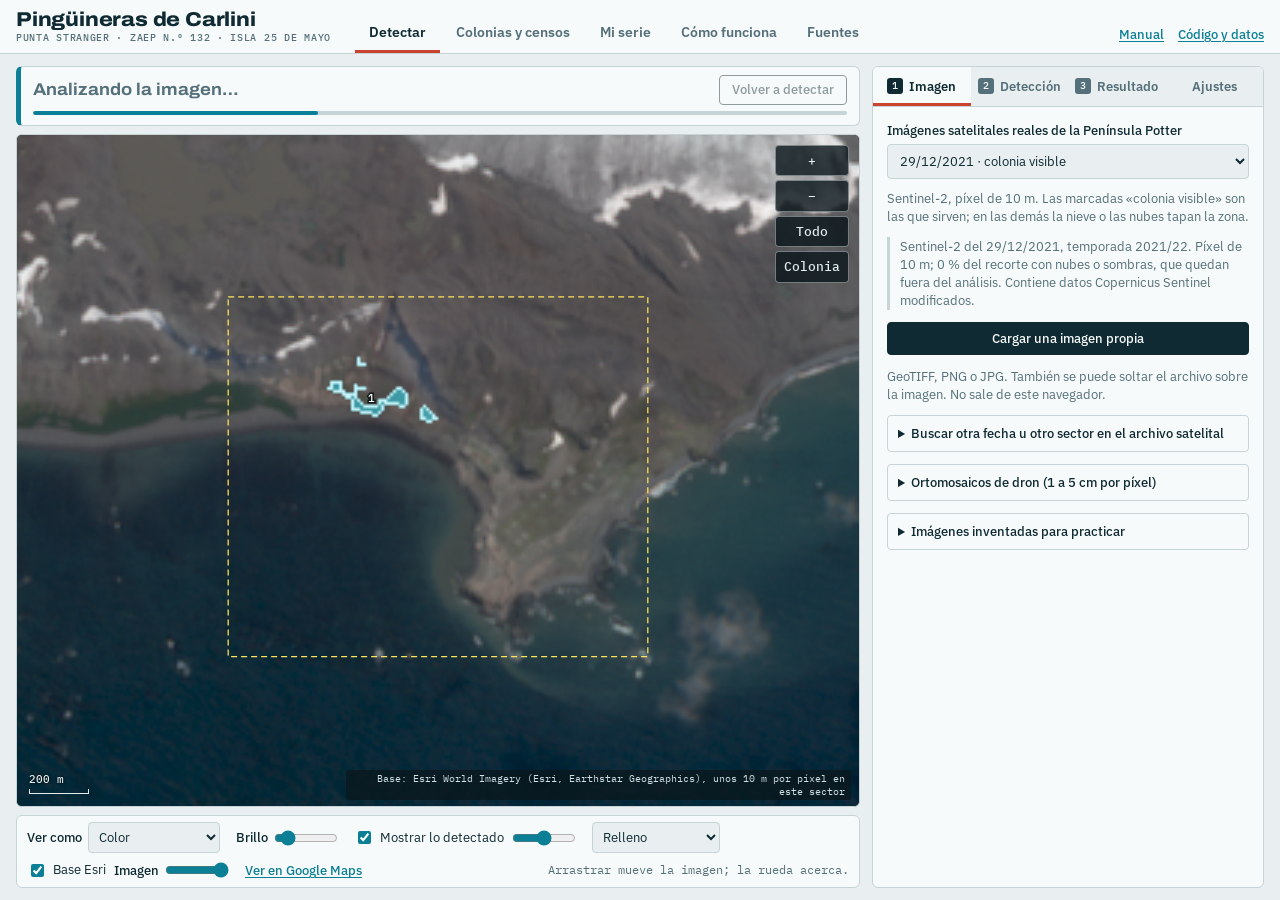
==== index.html @ 3eae47cb "Hora de la detección en formato de 24 horas Co-Authored-By: Claude Fable 5.2 <noreply@anthropic.com>" ====
<!DOCTYPE html>
<html lang="es">
<head>
<meta charset="utf-8">
<meta name="viewport" content="width=device-width, initial-scale=1">
<title>Pingüineras de Carlini</title>
<link rel="preconnect" href="https://fonts.googleapis.com">
<link href="https://fonts.googleapis.com/css2?family=Archivo:wdth,wght@100..125,500..800&family=IBM+Plex+Mono:wght@400;500&family=IBM+Plex+Sans:wght@400;500;600&display=swap" rel="stylesheet">
<link rel="stylesheet" href="vendor/leaflet/leaflet.css">
<link rel="stylesheet" href="style.css?v=6">
</head>
<body class="app">

<header class="bar">
  <div class="brand">
    <h1>Pingüineras de Carlini</h1>
    <p class="where">Punta Stranger · ZAEP N.º 132 · Isla 25 de Mayo</p>
  </div>
  <nav class="tabs" id="mainTabs" role="tablist" aria-label="Secciones">
    <button role="tab" type="button" data-view="detectar" aria-selected="true">Detectar</button>
    <button role="tab" type="button" data-view="censos" aria-selected="false">Colonias y censos</button>
    <button role="tab" type="button" data-view="serie" aria-selected="false">Mi serie</button>
    <button role="tab" type="button" data-view="ayuda" aria-selected="false">Cómo funciona</button>
    <button role="tab" type="button" data-view="fuentes" aria-selected="false">Fuentes</button>
  </nav>
  <nav class="barlinks"><a href="manual.html">Manual</a><a href="https://github.com/surtecto/pinguineras-carlini">Código y datos</a></nav>
</header>

<main class="views">

  <!-- ===================== DETECTAR ===================== -->
  <section class="view" id="v-detectar">
    <div class="stage" aria-label="Visor">
      <div class="status" id="status">
        <div class="statusrow">
          <p class="sum" id="sumBar">Cargando la imagen…</p>
          <button class="btn" id="rerun" type="button">Volver a detectar</button>
        </div>
        <div class="runbar" id="runBar" hidden><i></i></div>
        <p class="stamp" id="stamp" hidden></p>
        <p class="diag" id="diag"></p>
      </div>
      <div class="viewport" id="viewport">
        <canvas id="view" tabindex="0" aria-label="Imagen con la detección superpuesta"></canvas>
        <div class="hintbar" id="hintbar" hidden></div>
        <div class="busy" id="busy" hidden><span id="busyTxt">Procesando…</span></div>
        <div class="drop" id="drop" hidden>Soltar la imagen aquí</div>
        <div class="scalebar" id="scalebar" hidden><span id="scaleTxt"></span><i id="scaleLine"></i></div>
        <p class="basecredit" id="baseCredit" hidden>Base: Esri World Imagery (Esri, Earthstar Geographics), unos 10 m por píxel en este sector</p>
        <div class="zoom">
          <button class="btn icon" id="zIn" type="button" aria-label="Acercar">+</button>
          <button class="btn icon" id="zOut" type="button" aria-label="Alejar">−</button>
          <button class="btn icon" id="zFit" type="button" aria-label="Ver la imagen completa">Todo</button>
          <button class="btn icon" id="zZone" type="button" aria-label="Ir a la zona de la colonia">Colonia</button>
        </div>
      </div>
      <div class="toolbar">
        <div class="field inline"><label for="mode">Ver como</label>
          <select id="mode">
            <option value="rgb">Color</option>
            <option value="cir">Falso color infrarrojo</option>
            <option value="ri">Enrojecimiento</option>
            <option value="ax">Tinte rosado</option>
            <option value="ndvi">NDVI</option>
            <option value="elev">Elevación</option>
            <option value="slope">Pendiente</option>
            <option value="shade">Sombreado del relieve</option>
          </select>
        </div>
        <div class="slider inline"><label for="gamma">Brillo</label><input id="gamma" type="range" min="0.3" max="1.6" step="0.02"></div>
        <div class="ovgroup">
          <label class="check inline"><input id="ovOn" type="checkbox" checked> Mostrar lo detectado</label>
          <div class="slider inline"><label for="ovA" class="visually-hidden">Opacidad de la detección</label><input id="ovA" type="range" min="0" max="1" step="0.02"></div>
        </div>
        <div class="field inline"><label for="ovStyle" class="visually-hidden">Estilo de lo detectado</label>
          <select id="ovStyle"><option value="fill">Relleno</option><option value="edge">Sólo contorno</option></select></div>
        <div class="ovgroup" id="baseGroup">
          <label class="check inline"><input id="baseOn" type="checkbox" checked> Base Esri</label>
          <div class="slider inline"><label for="imgA">Imagen</label><input id="imgA" type="range" min="0" max="1" step="0.02" value="1"></div>
        </div>
        <a class="gmaps" id="gmaps" href="#" target="_blank" rel="noopener">Ver en Google Maps</a>
        <p class="readout" id="readout">Arrastrar mueve la imagen; la rueda acerca.</p>
      </div>
      <span hidden><button id="toolPan" type="button"></button><button id="toolSample" type="button"></button></span>
    </div>

    <aside class="side" aria-label="Panel de trabajo">
      <nav class="subtabs" id="subTabs" role="tablist" aria-label="Pasos">
        <button role="tab" type="button" data-pane="imagen" aria-selected="true"><b>1</b>Imagen</button>
        <button role="tab" type="button" data-pane="deteccion" aria-selected="false"><b>2</b>Detección</button>
        <button role="tab" type="button" data-pane="resultado" aria-selected="false"><b>3</b>Resultado</button>
        <button role="tab" type="button" data-pane="ajustes" aria-selected="false">Ajustes</button>
      </nav>

      <div class="pane" id="p-imagen">
        <div id="s2box" class="col">
          <div class="field">
            <label for="s2cat">Imágenes satelitales reales de la Península Potter</label>
            <select id="s2cat"></select>
          </div>
          <p class="hint">Sentinel-2, píxel de 10 m. Las marcadas «colonia visible» son las que sirven; en las demás la nieve o las nubes tapan la zona.</p>
        </div>
        <p class="hint scene" id="sceneNote"></p>
        <label class="btn primary" for="file">Cargar una imagen propia</label>
        <input id="file" type="file" accept=".tif,.tiff,.png,.jpg,.jpeg,.webp,image/tiff,image/png,image/jpeg,image/webp" class="visually-hidden">
        <p class="hint">GeoTIFF, PNG o JPG. También se puede soltar el archivo sobre la imagen. No sale de este navegador.</p>
        <details class="live" id="s2live">
          <summary>Buscar otra fecha u otro sector en el archivo satelital</summary>
          <div class="col">
            <div class="field"><label for="s2sector">Sector</label><select id="s2sector"></select></div>
            <div class="field"><label for="s2season">Temporada</label><select id="s2season"></select></div>
            <button class="btn" id="s2go" type="button">Buscar</button>
            <div class="col" id="s2res" aria-live="polite"></div>
            <p class="hint">Lee en vivo el archivo abierto de Copernicus y baja sólo el recorte. Puede tardar uno o dos minutos por imagen.</p>
          </div>
        </details>
        <details class="live" id="uavBox">
          <summary>Ortomosaicos de dron (1 a 5 cm por píxel)</summary>
          <div class="col">
            <p class="hint">88 ortomosaicos públicos de la Isla 25 de Mayo, de 2019 a 2024, volados para censar elefantes marinos (Fudala y Bialik 2025, licencia CC0). En algunos se ven pingüinos: Península Potter 14/10/2022 (papúa), Lions Rump 23/10/2024 (Adelia y papúa), Patelnia 20/11/2019 (barbijo).</p>
            <p class="hint"><b>Por qué no se abren solos:</b> pesan entre 35 MB y 3 GB cada uno (116 GB en total) y el repositorio no deja que otra página los lea por partes. Hay que bajar el archivo y soltarlo sobre la imagen. La app arma una vista general, que en archivos de 1 a 3 GB tarda unos minutos, y después se marca una zona para verla a resolución completa y contar aves.</p>
            <div class="field"><label for="uavLoc">Lugar</label><select id="uavLoc"><option value="Potter_Peninsula">Península Potter (ZAEP 132)</option><option value="Lions_Rump">Lions Rump (ZAEP 151)</option><option value="Patelnia">Patelnia (ZAEP 128)</option><option value="Blue_Dyke">Blue Dyke (ZAEP 128)</option><option value="Paradise_Cove">Paradise Cove (ZAEP 128)</option></select></div>
            <div id="uavList" class="uavlist"><p class="hint">Abrir este bloque consulta la lista de archivos en figshare.</p></div>
          </div>
        </details>
        <details class="live">
          <summary>Imágenes inventadas para practicar</summary>
          <div class="col">
            <div class="row">
              <button class="btn ghost" id="demoSat" type="button">Satelital</button>
              <button class="btn ghost" id="demoSat2" type="button">La misma, años después</button>
              <button class="btn ghost" id="demoDrone" type="button">De dron</button>
            </div>
            <p class="hint">Traen la respuesta correcta, así que la app dice cuánto acertó.</p>
          </div>
        </details>
      </div>

      <div class="pane" id="p-deteccion" hidden>
        <div class="seg" role="tablist" aria-label="Forma de detectar">
          <button role="tab" id="mRule" aria-selected="true" type="button">Automática</button>
          <button role="tab" id="mML" aria-selected="false" type="button">Con ejemplos</button>
        </div>

        <div id="ruleBox" class="col">
          <p class="hint">La app busca sola el color del guano: rojizo y rosado. No hay que marcar nada. Si pinta de más o de menos, mover estas dos perillas.</p>
          <label class="check"><input id="pRel" type="checkbox"> Adaptar los umbrales a cada imagen (recomendado)</label>
          <div class="slider" id="rowKri"><label for="pKri">Cuánto más rojo que el suelo común <output id="oKri"></output></label><input id="pKri" type="range" min="1" max="8" step="0.1"></div>
          <div class="slider" id="rowKax"><label for="pKax">Cuánto más rosado que el suelo común <output id="oKax"></output></label><input id="pKax" type="range" min="0" max="6" step="0.1"></div>
          <div class="slider" id="rowRi"><label for="pRi">Enrojecimiento mínimo <output id="oRi"></output></label><input id="pRi" type="range" min="0" max="0.5" step="0.005"></div>
          <div class="slider" id="rowAx"><label for="pAx">Tinte rosado mínimo <output id="oAx"></output></label><input id="pAx" type="range" min="-0.08" max="0.12" step="0.002"></div>
          <p class="hint" id="relNote"></p>
          <details class="live">
            <summary>Más umbrales</summary>
            <div class="col">
              <div class="slider"><label for="pLmin">Brillo mínimo <output id="oLmin"></output></label><input id="pLmin" type="range" min="0" max="0.6" step="0.01"></div>
              <div class="slider"><label for="pLmax">Brillo máximo <output id="oLmax"></output></label><input id="pLmax" type="range" min="0.3" max="1.3" step="0.01"></div>
              <div class="slider" id="rowNdvi"><label for="pNdvi">Vegetación: NDVI máximo <output id="oNdvi"></output></label><input id="pNdvi" type="range" min="-0.2" max="0.9" step="0.01"></div>
              <div class="slider" id="rowNdwi"><label for="pNdwi">Agua: NDWI máximo <output id="oNdwi"></output></label><input id="pNdwi" type="range" min="-0.5" max="0.8" step="0.01"></div>
              <div class="slider" id="rowNdsi"><label for="pNdsi">Nieve: NDSI máximo <output id="oNdsi"></output></label><input id="pNdsi" type="range" min="-0.2" max="0.9" step="0.01"></div>
              <button class="btn ghost" id="ruleReset" type="button">Volver a los valores iniciales</button>
            </div>
          </details>
        </div>

        <div id="mlBox" class="col" hidden>
          <ol class="howto">
            <li>Elegir <b>Esto es guano</b> y tocar una mancha rosada o rojiza de la imagen.</li>
            <li>La app pinta de celeste todo lo que se le parece.</li>
            <li>Si pintó de más, elegir <b>Esto no es guano</b> y tocar esas partes: nieve, roca, agua.</li>
          </ol>
          <div class="chips" id="chips" role="radiogroup" aria-label="Qué se está marcando"></div>
          <div class="row">
            <button class="btn ghost" id="undoSample" type="button">Deshacer el último toque</button>
            <button class="btn ghost" id="clearSamples" type="button">Empezar de nuevo</button>
          </div>
          <details class="live">
            <summary>Ajuste fino</summary>
            <div class="col">
              <div class="slider"><label for="brush">Tamaño de cada toque <output id="oBrush"></output></label><input id="brush" type="range" min="1" max="20" step="1"></div>
              <div class="slider"><label for="tol">Cuánto puede alejarse del guano marcado <output id="oTol"></output></label><input id="tol" type="range" min="4" max="60" step="1"></div>
            </div>
          </details>
        </div>

        <h3>Zona de análisis</h3>
        <label class="check" id="roiRow" hidden><input id="roiOn" type="checkbox"> <span id="roiLbl">Analizar sólo la zona de interés</span></label>
        <div class="row">
          <button class="btn" id="roiEdit" type="button" aria-pressed="false">Editar la zona</button>
          <button class="btn" id="roiNew" type="button">Dibujar otra</button>
          <button class="btn" id="roiReset" type="button" hidden>Restablecer</button>
        </div>
        <p class="hint" id="roiHint">El recuadro amarillo de trazos limita dónde se busca. «Editar la zona» permite moverlo y cambiarle el tamaño desde los bordes; «Dibujar otra» lo reemplaza arrastrando sobre la imagen.</p>
        <button class="btn primary" id="cutFull" type="button" hidden>Ver la zona a resolución completa</button>
        <button class="btn" id="cutBack" type="button" hidden>Volver a la imagen completa</button>
        <details class="live">
          <summary>Limpiar lo detectado</summary>
          <div class="col">
            <div class="slider"><label for="open">Quitar puntos sueltos <output id="oOpen"></output></label><input id="open" type="range" min="0" max="4" step="1"></div>
            <div class="slider"><label for="close">Cerrar huecos <output id="oClose"></output></label><input id="close" type="range" min="0" max="6" step="1"></div>
            <div class="field"><label for="minArea" id="minAreaLbl">Superficie mínima de un grupo (m²)</label><input id="minArea" type="number" min="0" step="any" inputmode="decimal"></div>
          </div>
        </details>
      </div>

      <div class="pane" id="p-resultado" hidden>
        <p class="pill" id="aptitude"></p>
        <dl class="kpi">
          <div><dt>Superficie con guano</dt><dd id="kArea">—</dd><dd class="sub" id="kAreaSub"></dd></div>
          <div><dt>Grupos detectados</dt><dd id="kGroups">—</dd><dd class="sub" id="kGroupsSub"></dd></div>
          <div class="accent"><dt>Parejas estimadas</dt><dd id="kPairs">—</dd><dd class="sub" id="kPairsSub"></dd></div>
          <div id="kIndWrap" hidden><dt>Individuos contados</dt><dd id="kInd">—</dd><dd class="sub" id="kIndSub"></dd></div>
        </dl>
        <p class="truth" id="truth" hidden></p>
        <p class="warn" id="warn" hidden></p>
        <h3>Cada grupo detectado</h3>
        <p class="hint">Tocar una ficha lleva al grupo. La «señal» dice cuánto más rojizo y rosado es el grupo que el suelo común de la imagen.</p>
        <div class="cards" id="cards"></div>
        <details class="live"><summary>Tabla completa</summary>
          <div class="tablewrap"><table id="tbl"><thead><tr><th>N.º</th></tr></thead><tbody></tbody></table></div>
          <p class="hint" id="tblNote"></p>
        </details>
        <h3>Guardar</h3>
        <div class="col">
          <button class="btn primary" id="goSerie" type="button">Agregar esta detección a mi serie</button>
          <button class="btn" id="exCsv" type="button">Tabla de grupos (CSV)</button>
          <button class="btn" id="exGeo" type="button">Polígonos para QGIS (GeoJSON)</button>
          <button class="btn" id="exInd" type="button" hidden>Posición de los individuos (CSV)</button>
          <button class="btn" id="exPng" type="button">Mapa con lo detectado (PNG)</button>
        </div>
      </div>

      <div class="pane" id="p-ajustes" hidden>
        <details class="live" open>
          <summary>De superficie a parejas</summary>
          <div class="col">
            <div class="field">
              <label for="species">Densidad de nidos</label>
              <select id="species">
                <option value="adelia">Adelia: 0,63 ± 0,3 parejas/m² (Mawson)</option>
                <option value="custom">Valor propio o calibrado</option>
              </select>
            </div>
            <div class="bands three">
              <div class="field"><label for="dLo">Mínima</label><input id="dLo" type="number" min="0" step="any" inputmode="decimal"></div>
              <div class="field"><label for="dMid">Central</label><input id="dMid" type="number" min="0" step="any" inputmode="decimal"></div>
              <div class="field"><label for="dHi">Máxima</label><input id="dHi" type="number" min="0" step="any" inputmode="decimal"></div>
            </div>
            <div class="field">
              <label for="known">Calibrar con un censo de terreno (parejas contadas)</label>
              <div class="row tight">
                <input id="known" type="number" min="0" step="1" inputmode="numeric" placeholder="por ejemplo 5383">
                <button class="btn" id="calib" type="button">Calibrar</button>
              </div>
              <p class="hint">Divide las parejas contadas por la superficie detectada. No hay un valor publicado de uso general para el papúa.</p>
            </div>
          </div>
        </details>
        <details class="live">
          <summary>Bandas y escala de la imagen</summary>
          <div class="col">
            <div class="field">
              <label for="preset">Orden de bandas</label>
              <select id="preset">
                <option value="rgb">Rojo, verde, azul</option>
                <option value="bgrn">Azul, verde, rojo, infrarrojo (PlanetScope, Sentinel-2 a 10 m)</option>
                <option value="wv8">WorldView-2/3, 8 bandas</option>
                <option value="l8">Landsat 8/9, bandas 1 a 7</option>
                <option value="s2">Sentinel-2, bandas 1 a 12 apiladas</option>
                <option value="custom">Elegir a mano</option>
              </select>
            </div>
            <div class="bands" id="bandGrid">
              <div class="field"><label for="bR">Rojo</label><select id="bR"></select></div>
              <div class="field"><label for="bG">Verde</label><select id="bG"></select></div>
              <div class="field"><label for="bB">Azul</label><select id="bB"></select></div>
              <div class="field"><label for="bN">Infrarrojo cercano</label><select id="bN"></select></div>
              <div class="field"><label for="bS">Infrarrojo medio</label><select id="bS"></select></div>
            </div>
            <div class="field">
              <label for="gsd">Tamaño de píxel de la imagen original (m)</label>
              <div class="row tight">
                <input id="gsd" type="number" min="0" step="any" inputmode="decimal" placeholder="por ejemplo 0,5">
                <button class="btn" id="toolMeasure" type="button" aria-pressed="false">Medir</button>
              </div>
              <p class="hint" id="gsdNote"></p>
            </div>
            <div class="measure" id="measureBox" hidden>
              <p class="hint" id="measureTxt"></p>
              <div class="row tight">
                <input id="measureM" type="number" min="0" step="any" inputmode="decimal" placeholder="distancia real (m)" aria-label="Distancia real entre los dos puntos, en metros">
                <button class="btn" id="measureApply" type="button">Aplicar</button>
              </div>
            </div>
            <div class="field">
              <label for="maxpx">Detalle del análisis</label>
              <select id="maxpx">
                <option value="4">Estándar: hasta 4 megapíxeles</option>
                <option value="9">Sector amplio o mucho detalle: hasta 9 megapíxeles</option>
              </select>
            </div>
          </div>
        </details>
        <details class="live">
          <summary>Relieve</summary>
          <div class="col">
            <label class="btn" for="demFile">Cargar un modelo de elevación</label>
            <input id="demFile" type="file" accept=".tif,.tiff,image/tiff" class="visually-hidden">
            <p class="hint" id="demNote"></p>
            <div id="demBox" class="col" hidden>
              <label class="check"><input id="terrOn" type="checkbox"> Descartar lo que esté fuera de estos límites</label>
              <div class="slider"><label for="tSlope">Pendiente máxima <output id="oTSlope"></output></label><input id="tSlope" type="range" min="5" max="60" step="1"></div>
              <div class="slider"><label for="tElev">Cota máxima <output id="oTElev"></output></label><input id="tElev" type="range" min="5" max="400" step="5"></div>
            </div>
          </div>
        </details>
        <details class="live">
          <summary>Contar individuos (sólo imágenes de dron)</summary>
          <div class="col">
            <label class="check"><input id="indOn" type="checkbox"> Contar aves como manchas oscuras</label>
            <p class="hint" id="indNote"></p>
            <div id="indBox" class="col" hidden>
              <div class="slider"><label for="indDiam">Tamaño del ave vista desde arriba <output id="oDiam"></output></label><input id="indDiam" type="range" min="0.15" max="0.8" step="0.01"></div>
              <div class="slider"><label for="indK">Exigencia de contraste <output id="oK"></output></label><input id="indK" type="range" min="2" max="12" step="0.5"></div>
              <label class="check"><input id="indGuano" type="checkbox" checked> Sólo sobre el guano detectado y a un metro de su borde</label>
            </div>
          </div>
        </details>
      </div>
    </aside>
  </section>

  <!-- ===================== COLONIAS Y CENSOS ===================== -->
  <section class="view two" id="v-censos" hidden>
    <div class="colscroll mapcol">
      <div class="maphead">
        <h2>Colonias del sector</h2>
        <div class="field inline"><label for="siteSel">Colonia</label><select id="siteSel"></select></div>
        <div class="seg" id="baseSel" role="tablist" aria-label="Fondo del mapa"><button type="button" data-base="sat" aria-selected="true">Satélite (Esri)</button><button type="button" data-base="osm" aria-selected="false">Mapa</button></div>
      </div>
      <div class="mapwrap big" id="regMap" aria-label="Mapa de colonias de la Isla 25 de Mayo y vecinas"></div>
      <p class="hint">70 colonias con conteos publicados, <span id="spanYears">desde 1965/66</span>. El círculo crece con el último conteo y su color indica la especie más numerosa. Rueda o pellizco para acercar; tocar una colonia muestra sus datos a la derecha. En este sector la imagen de Esri tiene unos 10 m por píxel: al acercar más se ve borrosa.</p>
    </div>
    <div class="colscroll">
      <div class="siteinfo" id="siteInfo"></div>
      <h3>Conteos por temporada</h3>
      <div class="row charttools">
        <button class="btn" type="button" data-span="all">Todo</button>
        <button class="btn" type="button" data-span="1990">Desde 1990</button>
        <button class="btn" type="button" data-span="2005">Desde 2005</button>
        <label class="check inline"><input id="chartLog" type="checkbox"> Escala logarítmica</label>
      </div>
      <div class="chartwrap"><canvas id="serie" aria-label="Serie de conteos por temporada"></canvas><div class="tip" id="tip" hidden></div></div>
      <p class="hint">Rueda del ratón sobre el gráfico para acercar en el tiempo, arrastrar para desplazarse, doble clic para volver a ver todo. Tocar una especie en la leyenda la oculta.</p>
      <div class="legend" id="legend"></div>
      <h3>Cada conteo y su fuente</h3>
      <div class="tablewrap tall"><table id="countTbl"><thead><tr><th>Temporada</th><th>Especie</th><th>Conteo</th><th>Qué se contó</th><th>Precisión</th><th>Método</th><th>Fuente</th></tr></thead><tbody></tbody></table></div>
      <h3>Quién investigó esta colonia</h3>
      <ul class="reflist" id="siteRefs"></ul>
      <h3>El ciclo reproductivo y la señal en la imagen</h3>
      <div class="phenowrap"><table class="pheno" id="pheno"></table></div>
      <p class="hint">Calendario aproximado para Punta Stranger, armado con Carlini et al. 2009, Juáres et al. 2013 y Trivelpiece y Volkman 1979. Con nieve tardía la señal se corre a fines de diciembre.</p>
    </div>
  </section>

  <!-- ===================== MI SERIE ===================== -->
  <section class="view two" id="v-serie" hidden>
    <div class="colscroll">
      <h2>Detecciones guardadas</h2>
      <p class="hint" id="recHint"></p>
      <div class="tablewrap tall"><table id="recs"><thead><tr><th>Fecha</th><th>Temporada</th><th>Fase: Adelia · papúa</th><th>Señal</th><th>Píxel</th><th>Superficie</th><th>Parejas</th><th></th></tr></thead><tbody></tbody></table></div>
      <p class="hint" id="recsNote"></p>
      <div class="row">
        <button class="btn" id="serCsv" type="button">Serie (CSV)</button>
        <button class="btn" id="serJson" type="button">Serie completa (JSON)</button>
        <label class="btn" for="serImport">Importar serie</label>
        <input id="serImport" type="file" accept=".json,application/json" class="visually-hidden">
      </div>
      <p class="hint">La serie se recuerda en este navegador. Para conservarla o llevarla a otra computadora, exportarla en JSON.</p>
    </div>
    <div class="colscroll">
      <h2>Guardar la detección actual</h2>
      <div class="bands">
        <div class="field"><label for="recDate">Fecha de la imagen</label><input id="recDate" type="date" min="1956-01-01" max="2030-12-31"></div>
        <div class="field"><label for="recLabel">Sensor o nota</label><input id="recLabel" type="text" maxlength="60" placeholder="por ejemplo Sentinel-2"></div>
      </div>
      <button class="btn primary" id="recAdd" type="button">Agregar a la serie</button>
      <h2 class="gap">Qué cambió entre dos fechas</h2>
      <div class="bands">
        <div class="field"><label for="cmpA">Fecha anterior</label><select id="cmpA"></select></div>
        <div class="field"><label for="cmpB">Fecha posterior</label><select id="cmpB"></select></div>
      </div>
      <button class="btn" id="cmpRun" type="button">Calcular el mapa de cambios</button>
      <p class="hint" id="cmpTxt">Elegir dos fechas guardadas del mismo lugar. El mapa muestra qué se mantuvo, qué apareció y qué desapareció.</p>
      <div class="cmpwrap" id="cmpWrap" hidden><canvas id="cmpMap" aria-label="Mapa de cambios entre las dos fechas"></canvas>
        <p class="keys"><span><i class="k1"></i>Se mantiene</span><span><i class="k2"></i>Aparece</span><span><i class="k3"></i>Desaparece</span></p></div>
    </div>
  </section>

  <!-- ===================== CÓMO FUNCIONA ===================== -->
  <section class="view" id="v-ayuda" hidden>
    <div class="colscroll help">
      <h2>Cómo funciona, en cuatro pasos</h2>
      <ol class="steps">
        <li><b>Elegir una imagen.</b> En «Imagen» hay trece fotos satelitales reales de la península. Conviene empezar por una marcada «colonia visible».</li>
        <li><b>La app detecta sola.</b> Apenas se abre la imagen, busca el color del guano y lo pinta de celeste. No se cuentan pingüinos: desde un satélite un ave es más chica que un píxel. Se mide la mancha que deja la colonia.</li>
        <li><b>Corregir si hace falta.</b> En «Detección» se puede pedir más o menos exigencia. Si la detección automática no convence, «Con ejemplos» permite tocar el guano y lo que no es guano para enseñarle.</li>
        <li><b>Leer y guardar.</b> «Resultado» muestra la superficie, los grupos y una estimación de parejas. «Agregar a mi serie» la guarda con su fecha para compararla con otras temporadas y con los censos publicados.</li>
      </ol>
      <p class="callout">Si el resultado es cero, casi siempre es porque la nieve o las nubes tapan la colonia en esa fecha. La franja sobre la imagen lo avisa.</p>
      <div class="notes">

  <article>
    <h2>Qué se ve desde el espacio y qué no</h2>
    <p>Un pingüino pigoscélido adulto mide entre 70 y 90 cm de alto y, visto desde arriba, ocupa unas pocas decenas de centímetros. Los mejores satélites comerciales entregan píxeles de unos 30 cm, de modo que un ave es, como mucho, un píxel mezclado con el suelo. Por eso la literatura no cuenta aves en las imágenes satelitales: detecta la mancha de guano que deja la colonia y convierte su superficie en parejas reproductoras.</p>
    <table class="scale">
      <thead><tr><th>Píxel</th><th>Sensores típicos</th><th>Qué permite</th></tr></thead>
      <tbody>
        <tr><td>2 a 10 cm</td><td>Dron, foto aérea</td><td>Contar nidos e individuos</td></tr>
        <tr><td>0,3 a 0,6 m</td><td>WorldView, Pléiades Neo</td><td>Delinear cada grupo reproductivo y medir su superficie</td></tr>
        <tr><td>3 m</td><td>PlanetScope</td><td>Ver la colonia; los grupos chicos se funden</td></tr>
        <tr><td>10 m</td><td>Sentinel-2</td><td>Manchas de varias decenas de metros; seguimiento entre años</td></tr>
        <tr><td>30 m</td><td>Landsat</td><td>Presencia de colonias grandes; serie histórica larga</td></tr>
      </tbody>
    </table>
    <p>El conteo de individuos de esta herramienta queda habilitado sólo con píxeles de hasta 15 cm. En la ZAEP 132 los drones requieren autorización caso por caso y el sobrevuelo por debajo de 610 m está restringido, lo que vuelve a la imagen satelital la única mirada que no entra a la colonia.</p>
  </article>

  <article>
    <h2>Las colonias junto a la base</h2>
    <p>Las pingüineras están en Punta Stranger (Cabo Funes), sobre la costa sur de la Península Potter, dentro de la Zona Antártica Especialmente Protegida N.º 132 y a unos kilómetros de la Base Carlini. El Instituto Antártico Argentino las censa en terreno desde 1995/96.</p>
    <ul class="facts">
      <li><b>Papúa en alza.</b> 5.383 parejas y 5.545 pichones en 2018/19, con tendencia creciente desde mediados de los noventa.</li>
      <li><b>Adelia en retroceso.</b> 14.554 parejas en 1988/89; alrededor de 3.000 según el plan de gestión de 2018. De 50 grupos reproductivos en 1995 quedaban 20 a los diecinueve años.</li>
      <li><b>Lo que confunde.</b> En las mismas playas hay unos 400 elefantes marinos hembra en temporada, lobos marinos, tapices de musgo y líquenes. Los revolcaderos de barro y los líquenes anaranjados se parecen al guano en una imagen de color.</li>
    </ul>
    <p>La ventana más usada es diciembre y enero, cuando se hacen los censos de incubación: antes el guano todavía no viró al rosado, y después de la guardería la mancha se lava y sus bordes se desdibujan. Comparar siempre fechas equivalentes de la temporada.</p>
  </article>

  <article>
    <h2>Cómo decide la herramienta</h2>
    <ol class="method">
      <li><b>Regla espectral.</b> Tres cocientes entre bandas: enrojecimiento (rojo − azul)/(rojo + azul); tinte rosado, que mide cuánto se hunde el verde respecto del promedio de rojo y azul, la huella de la astaxantina del krill cerca de 550 nm; y brillo. Con infrarrojo se descartan vegetación (NDVI), agua (NDWI) y nieve (NDSI).</li>
      <li><b>Con muestras.</b> Clasificación supervisada por máxima verosimilitud, uno de los procedimientos de los censos satelitales publicados: cada clase se describe con la media y la covarianza de sus bandas y cada píxel va a la clase más probable.</li>
      <li><b>Grupos.</b> La máscara se limpia, se separa en manchas contiguas y se descartan las menores que el umbral de superficie.</li>
      <li><b>Parejas.</b> Superficie por densidad de nidos. El valor de partida es el de las colonias de Adelia de Mawson, 0,63 ± 0,3 parejas/m², con extremos medidos de 0,1 a 3,1.</li>
    </ol>
    <p>Con un GeoTIFF en proyección estereográfica polar (EPSG:3031) la superficie se corrige por la escala de la proyección, que a 62° S exagera las distancias un 3,2 %.</p>
  </article>

  <article>
    <h2>Imágenes públicas donde se ven individuos</h2>
    <p>Desde el espacio no hay imágenes libres con ese detalle: lo abierto llega a 10 m (Sentinel-2), la base de Esri ronda los 10 m en este sector y las de 30 a 50 cm son comerciales. Lo que sí es público son ortomosaicos de dron. El conjunto que cubre la Península Potter es KGI-SESMAP (Fudala y Bialik 2025): 88 mosaicos de 1 a 5 cm por píxel, volados entre septiembre y diciembre para censar elefantes marinos. Cubren a los pingüinos sólo en parte y antes del pico de la temporada.</p>
    <p>Se abren desde «Imagen», «Ortomosaicos de dron»: se baja el archivo, se suelta sobre la imagen, se marca una zona y se la ve a resolución completa para contar aves. La lista completa de conjuntos, con autores y enlaces, está en la pestaña «Fuentes».</p>
  </article>

  <article>
    <h2>El relieve y el resto del análisis espacial</h2>
    <p>Con un modelo de elevación sobre la imagen, cada grupo recibe cota, pendiente media, orientación y superficie medida sobre la ladera. La pendiente importa por dos razones: la densidad aparente de nidos cambia con ella, y permite descartar laderas donde no se anida. En el hemisferio sur las caras que miran al norte reciben más sol y suelen despejarse antes de nieve.</p>
    <p>Además se calcula la distancia de cada grupo al mar, a partir del agua detectada por infrarrojo o de la cota cero, y la distancia al grupo vecino más cercano. Modelos de elevación libres: Copernicus DEM de 30 m y REMA, de 2 a 32 m.</p>
  </article>

  <article class="open">
    <h2>Preguntas que la imagen no responde</h2>
    <ul class="questions">
      <li><b>¿La mancha mide pingüinos o memoria?</b> El guano persiste y los grupos abandonados dejan suelo ornitogénico. En un sitio donde el Adelia perdió más de la mitad de sus grupos, la imagen puede leer el pasado de la colonia como presente.</li>
      <li><b>Dos especies, una sola firma.</b> El espectro del guano no distingue especies de manera confiable; sólo a comienzos de temporada se logró separar Adelia de papúa por el color. En Punta Stranger el papúa crece mientras el Adelia cae: la superficie total puede mantenerse mientras la composición se invierte. El satélite puede ocultar justo el cambio que importa.</li>
      <li><b>La densidad no es una constante.</b> Cambia con la pendiente, con la fecha y con el sitio. Calibrar con el censo de terreno convierte a la herramienta de estimador en detector de cambios, que es lo que puede sostener con honestidad.</li>
      <li><b>Las reglas no viajan.</b> Los umbrales afinados en una escena fallan en otra con distinto sol, sensor o humedad. Todo resultado necesita una revisión visual, y la verdad de campo sigue exigiendo presencia.</li>
    </ul>
  </article>



      </div>
    </div>
  </section>

  <!-- ===================== FUENTES ===================== -->
  <section class="view" id="v-fuentes" hidden>
    <div class="colscroll help refs">
      <h2>Fuentes y referencias</h2>
      <p class="lede2">Todo lo que muestra esta herramienta sale de trabajos y bases de datos de otros. Acá está cada uno, con sus autores y su enlace.</p>

      <h3>Censos de las colonias</h3>
      <p>Los 833 conteos de las 70 colonias provienen de <b>MAPPPD</b>, la base abierta del Antarctic Penguin Biogeography Project (Che-Castaldo, Humphries y Lynch; paquete <a href="https://github.com/CCheCastaldo/mapppdr">mapppdr 3.1</a>, licencia CC BY 4.0), que reúne conteos publicados por muchos equipos. En Punta Stranger, los censos de terreno son del <b>Instituto Antártico Argentino</b> (Carlini, Coria, Santos, Negrete, Juáres y colaboradores), que la monitorea desde 1995/96. Estas son las <span id="refCount">61</span> publicaciones de las que salen los conteos del sector; en «Colonias y censos» cada conteo lleva la suya.</p>
      <ol class="reflist" id="allRefs"></ol>

      <h3>Imágenes, relieve y mapas</h3>
      <ul class="reflist">
        <li><b>Sentinel-2 L2A.</b> Agencia Espacial Europea, programa Copernicus. 13 recortes de 2019 a 2025 leídos de <a href="https://earth-search.aws.element84.com/v1">Earth Search</a> (Element 84) en AWS. Contiene datos Copernicus Sentinel modificados. Visor oficial: <a href="https://browser.dataspace.copernicus.eu/">Copernicus Browser</a>.</li>
        <li><b>Copernicus DEM GLO-30.</b> Modelo de elevación de 30 m. © DLR e.V. 2010–2014 y © Airbus Defence and Space GmbH 2014–2018, provisto bajo licencia COPERNICUS por la Unión Europea y la ESA.</li>
        <li><b>Esri World Imagery.</b> Imagen de base del visor y del mapa de colonias. Fuente: Esri, Earthstar Geographics. En este sector llega a unos 10 m por píxel.</li>
        <li><b>OpenStreetMap.</b> Fondo «Mapa» del mapa de colonias. © colaboradores de <a href="https://www.openstreetmap.org/copyright">OpenStreetMap</a>, licencia ODbL.</li>
        <li><b>Natural Earth.</b> Línea de costa a escala 1:10 millones, dominio público. <a href="https://www.naturalearthdata.com/">naturalearthdata.com</a></li>
        <li><b>Landsat.</b> No está incorporado; se consigue en <a href="https://earthexplorer.usgs.gov/">USGS EarthExplorer</a>.</li>
      </ul>

      <h3>Ortomosaicos de dron y otros conjuntos con individuos visibles</h3>
      <ul class="reflist">
        <li>Fudala, K. y Bialik, R. J. (2025). <i>RPAS-derived orthomosaic dataset of Southern Elephant Seal breeding colonies on King George Island (2019–2024)</i>. Scientific Data 12, 1973. <a href="https://doi.org/10.1038/s41597-025-06230-y">doi:10.1038/s41597-025-06230-y</a> (<a href="https://pmc.ncbi.nlm.nih.gov/articles/PMC12717269">texto completo</a>). Datos: <b>KGI-SESMAP</b>, figshare, CC0, <a href="https://doi.org/10.6084/m9.figshare.29561684">doi:10.6084/m9.figshare.29561684</a>. 88 GeoTIFF en UTM 21S, de 1,04 a 4,89 cm por píxel, de Península Potter, Lions Rump, Patelnia, Blue Dyke y Paradise Cove.</li>
        <li>Isla Ardley, península Fildes: imágenes y ortomosaicos de dron con Adelia, barbijo y papúa. Zenodo, <a href="https://doi.org/10.5281/zenodo.14503437">doi:10.5281/zenodo.14503437</a>.</li>
        <li>False Round Point, costa norte de la isla: ortomosaico de 5,6 cm con 19.886 nidos de barbijo contados. NOAA NCEI, <a href="https://doi.org/10.25921/h3q1-1x73">doi:10.25921/h3q1-1x73</a>.</li>
        <li>Islas Sandwich del Sur: mosaicos con coordenadas de nidos. UK Polar Data Centre, <a href="https://doi.org/10.5285/28222725-c53d-40f4-9350-49c368899f0b">doi:10.5285/28222725-c53d-40f4-9350-49c368899f0b</a>.</li>
        <li>Cabo Shirreff, isla Livingston: imágenes con anotaciones para entrenar detectores. Zenodo, <a href="https://zenodo.org/record/6714100">registro 6714100</a>.</li>
        <li>Isla Ross: colonias de Adelia. <a href="https://www.usap-dc.org/dataset_search?free_text=Biota">USAP Data Center</a>.</li>
      </ul>
      <p class="hint">De los cinco últimos conjuntos esta herramienta sólo conoce el repositorio y el identificador; los autores figuran en cada registro.</p>

      <h3>Punta Stranger y la ZAEP 132</h3>
      <ul class="reflist">
        <li>Juáres, M. A., Casaux, R., Negrete, J. y otros (2020). <i>Update of the population size and breeding performance of gentoo penguins (Pygoscelis papua) at Stranger Point/Cabo Funes, South Shetland Islands</i>. Polar Biology 43, 123–129. <a href="https://doi.org/10.1007/s00300-019-02614-0">doi:10.1007/s00300-019-02614-0</a></li>
        <li>Juáres, M. A., Santos, M. M., Negrete, J. y otros (2015). <i>Adélie penguin population changes at Stranger Point: 19 years of monitoring</i>. Antarctic Science 27, 455–461. <a href="https://doi.org/10.1017/s0954102015000152">doi:10.1017/S0954102015000152</a></li>
        <li>Juáres, M. A. y otros (2013). Cronología reproductiva del papúa en Punta Stranger. Polar Research 32. <a href="https://polarresearch.net/index.php/polar/article/download/3113/html?inline=1">texto completo</a></li>
        <li>Carlini, A. R., Coria, N. R., Santos, M. M., Negrete, J., Juáres, M. A. y Daneri, G. A. (2009). <i>Responses of Pygoscelis adeliae and P. papua populations to environmental changes at Isla 25 de Mayo (King George Island)</i>. Polar Biology 32, 1427–1433. <a href="https://doi.org/10.1007/s00300-009-0637-y">doi:10.1007/s00300-009-0637-y</a></li>
        <li>Trivelpiece, W. y Volkman, N. J. (1979). Arribo y puesta del Adelia en Point Thomas. The Auk 96, 675–681. <a href="https://sora.unm.edu/sites/default/files/journals/auk/v096n04/p0675-p0681.pdf">texto completo</a></li>
        <li>Reunión Consultiva del Tratado Antártico (2018). <i>Plan de gestión de la Zona Antártica Especialmente Protegida N.º 132, Península Potter</i>. Medida 3. <a href="https://www.env.go.jp/nature/nankyoku/kankyohogo/database/jyouyaku/aspa/aspa_pdf_en/132.pdf">texto</a></li>
      </ul>

      <h3>El método: guano, superficie y parejas</h3>
      <ul class="reflist">
        <li>LaRue, M. A., Lynch, H. J., Lyver, P. O. B. y otros (2014). <i>A method for estimating colony sizes of Adélie penguins using remote sensing imagery</i>. Polar Biology 37, 507–517. <a href="https://doi.org/10.1007/s00300-014-1451-8">doi:10.1007/s00300-014-1451-8</a>. De superficie de guano a parejas con imágenes de 0,6 m.</li>
        <li>Lynch, H. J. y LaRue, M. A. (2014). <i>First global census of the Adélie penguin</i>. The Auk 131, 457–466. <a href="https://doi.org/10.1642/AUK-14-31.1">doi:10.1642/AUK-14-31.1</a></li>
        <li>Rees, W. G., Brown, J. A., Fretwell, P. T. y Trathan, P. N. (2017). <i>What colour is penguin guano?</i> Antarctic Science 29, 417–425. <a href="https://nora.nerc.ac.uk/id/eprint/517895/">repositorio NORA</a>. El color del guano y la astaxantina.</li>
        <li>Fretwell, P. T., Phillips, R. A., Brooke, M. de L., Fleming, A. H. y McArthur, A. (2015). <i>Using the unique spectral signature of guano to identify unknown seabird colonies</i>. Remote Sensing of Environment 156, 448–456. <a href="https://nora.nerc.ac.uk/506751/1/Fretwell%20et%20al%20-%20Spectral%20signature%20of%20guano.pdf">texto completo</a></li>
        <li>Witharana, C. y Lynch, H. J. (2016). <i>An object-based image analysis approach for detecting penguin guano in very high spatial resolution satellite images</i>. Remote Sensing 8(5), 375. <a href="https://doi.org/10.3390/rs8050375">doi:10.3390/rs8050375</a></li>
        <li>Román, A. y otros (2022). Dron, Sentinel-2 y Landsat sobre una colonia de barbijo en Isla Decepción. GIScience &amp; Remote Sensing 59. <a href="https://doi.org/10.1080/15481603.2022.2101702">doi:10.1080/15481603.2022.2101702</a></li>
        <li>Mustafa, O. y otros (2017). <i>Monitoring penguin colonies in the Antarctic using remote sensing data</i>. Umweltbundesamt, Texte 30/2017. <a href="https://www.umweltbundesamt.de/sites/default/files/medien/1410/publikationen/2017-04-06_texte_30-2017_pinguinmonitoring_eng_0.pdf">texto completo</a>. Variación del guano y de la densidad a lo largo de la temporada.</li>
        <li>Woehler, E. J. (1999). Superficie y densidad en colonias de Adelia de la costa de Mawson: 0,63 ± 0,3 parejas por metro cuadrado. Australian Antarctic Data Centre, <a href="https://data.aad.gov.au/metadata/records/ASAC_1219_AAT_APen_M_Area">registro ASAC_1219</a>.</li>
      </ul>

      <h3>Programas usados</h3>
      <ul class="reflist">
        <li><a href="https://geotiffjs.github.io/">geotiff.js</a> 2.1.3 (licencia MIT), lectura de GeoTIFF. <a href="https://leafletjs.com/">Leaflet</a> 1.9.4 (licencia BSD de 2 cláusulas), mapa de colonias. El resto del código es propio y está en el <a href="https://github.com/surtecto/pinguineras-carlini">repositorio</a>.</li>
      </ul>
    </div>
  </section>

</main>

<div class="modal" id="modal" hidden>
  <div class="sheet" role="dialog" aria-modal="true" aria-labelledby="modalTitle">
    <h2 id="modalTitle">Copiar</h2>
    <p class="hint" id="modalHint"></p>
    <textarea id="modalText" readonly rows="12" aria-label="Contenido para copiar"></textarea>
    <div class="row">
      <button class="btn primary" id="modalCopy" type="button">Copiar</button>
      <button class="btn" id="modalClose" type="button">Cerrar</button>
    </div>
  </div>
</div>
<div class="toast" id="toast" role="status" hidden></div>

<script>window.PC_WEB = true;</script>
<script src="data.js?v=6"></script>
<script src="engine.js?v=6"></script>
<script src="app.js?v=6"></script>
<script src="extra.js?v=6"></script>
<script src="vendor/leaflet/leaflet.js"></script>
<script src="tiempo.js?v=6"></script>
<script src="sentinel.js?v=6"></script>
<script src="ui.js?v=6"></script>
</body>
</html>
---- vendor/leaflet/leaflet.css ----
/* required styles */

.leaflet-pane,
.leaflet-tile,
.leaflet-marker-icon,
.leaflet-marker-shadow,
.leaflet-tile-container,
.leaflet-pane > svg,
.leaflet-pane > canvas,
.leaflet-zoom-box,
.leaflet-image-layer,
.leaflet-layer {
	position: absolute;
	left: 0;
	top: 0;
	}
.leaflet-container {
	overflow: hidden;
	}
.leaflet-tile,
.leaflet-marker-icon,
.leaflet-marker-shadow {
	-webkit-user-select: none;
	   -moz-user-select: none;
	        user-select: none;
	  -webkit-user-drag: none;
	}
/* Prevents IE11 from highlighting tiles in blue */
.leaflet-tile::selection {
	background: transparent;
}
/* Safari renders non-retina tile on retina better with this, but Chrome is worse */
.leaflet-safari .leaflet-tile {
	image-rendering: -webkit-optimize-contrast;
	}
/* hack that prevents hw layers "stretching" when loading new tiles */
.leaflet-safari .leaflet-tile-container {
	width: 1600px;
	height: 1600px;
	-webkit-transform-origin: 0 0;
	}
.leaflet-marker-icon,
.leaflet-marker-shadow {
	display: block;
	}
/* .leaflet-container svg: reset svg max-width decleration shipped in Joomla! (joomla.org) 3.x */
/* .leaflet-container img: map is broken in FF if you have max-width: 100% on tiles */
.leaflet-container .leaflet-overlay-pane svg {
	max-width: none !important;
	max-height: none !important;
	}
.leaflet-container .leaflet-marker-pane img,
.leaflet-container .leaflet-shadow-pane img,
.leaflet-container .leaflet-tile-pane img,
.leaflet-container img.leaflet-image-layer,
.leaflet-container .leaflet-tile {
	max-width: none !important;
	max-height: none !important;
	width: auto;
	padding: 0;
	}

.leaflet-container img.leaflet-tile {
	/* See: https://bugs.chromium.org/p/chromium/issues/detail?id=600120 */
	mix-blend-mode: plus-lighter;
}

.leaflet-container.leaflet-touch-zoom {
	-ms-touch-action: pan-x pan-y;
	touch-action: pan-x pan-y;
	}
.leaflet-container.leaflet-touch-drag {
	-ms-touch-action: pinch-zoom;
	/* Fallback for FF which doesn't support pinch-zoom */
	touch-action: none;
	touch-action: pinch-zoom;
}
.leaflet-container.leaflet-touch-drag.leaflet-touch-zoom {
	-ms-touch-action: none;
	touch-action: none;
}
.leaflet-container {
	-webkit-tap-highlight-color: transparent;
}
.leaflet-container a {
	-webkit-tap-highlight-color: rgba(51, 181, 229, 0.4);
}
.leaflet-tile {
	filter: inherit;
	visibility: hidden;
	}
.leaflet-tile-loaded {
	visibility: inherit;
	}
.leaflet-zoom-box {
	width: 0;
	height: 0;
	-moz-box-sizing: border-box;
	     box-sizing: border-box;
	z-index: 800;
	}
/* workaround for https://bugzilla.mozilla.org/show_bug.cgi?id=888319 */
.leaflet-overlay-pane svg {
	-moz-user-select: none;
	}

.leaflet-pane         { z-index: 400; }

.leaflet-tile-pane    { z-index: 200; }
.leaflet-overlay-pane { z-index: 400; }
.leaflet-shadow-pane  { z-index: 500; }
.leaflet-marker-pane  { z-index: 600; }
.leaflet-tooltip-pane   { z-index: 650; }
.leaflet-popup-pane   { z-index: 700; }

.leaflet-map-pane canvas { z-index: 100; }
.leaflet-map-pane svg    { z-index: 200; }

.leaflet-vml-shape {
	width: 1px;
	height: 1px;
	}
.lvml {
	behavior: url(#default#VML);
	display: inline-block;
	position: absolute;
	}


/* control positioning */

.leaflet-control {
	position: relative;
	z-index: 800;
	pointer-events: visiblePainted; /* IE 9-10 doesn't have auto */
	pointer-events: auto;
	}
.leaflet-top,
.leaflet-bottom {
	position: absolute;
	z-index: 1000;
	pointer-events: none;
	}
.leaflet-top {
	top: 0;
	}
.leaflet-right {
	right: 0;
	}
.leaflet-bottom {
	bottom: 0;
	}
.leaflet-left {
	left: 0;
	}
.leaflet-control {
	float: left;
	clear: both;
	}
.leaflet-right .leaflet-control {
	float: right;
	}
.leaflet-top .leaflet-control {
	margin-top: 10px;
	}
.leaflet-bottom .leaflet-control {
	margin-bottom: 10px;
	}
.leaflet-left .leaflet-control {
	margin-left: 10px;
	}
.leaflet-right .leaflet-control {
	margin-right: 10px;
	}


/* zoom and fade animations */

.leaflet-fade-anim .leaflet-popup {
	opacity: 0;
	-webkit-transition: opacity 0.2s linear;
	   -moz-transition: opacity 0.2s linear;
	        transition: opacity 0.2s linear;
	}
.leaflet-fade-anim .leaflet-map-pane .leaflet-popup {
	opacity: 1;
	}
.leaflet-zoom-animated {
	-webkit-transform-origin: 0 0;
	    -ms-transform-origin: 0 0;
	        transform-origin: 0 0;
	}
svg.leaflet-zoom-animated {
	will-change: transform;
}

.leaflet-zoom-anim .leaflet-zoom-animated {
	-webkit-transition: -webkit-transform 0.25s cubic-bezier(0,0,0.25,1);
	   -moz-transition:    -moz-transform 0.25s cubic-bezier(0,0,0.25,1);
	        transition:         transform 0.25s cubic-bezier(0,0,0.25,1);
	}
.leaflet-zoom-anim .leaflet-tile,
.leaflet-pan-anim .leaflet-tile {
	-webkit-transition: none;
	   -moz-transition: none;
	        transition: none;
	}

.leaflet-zoom-anim .leaflet-zoom-hide {
	visibility: hidden;
	}


/* cursors */

.leaflet-interactive {
	cursor: pointer;
	}
.leaflet-grab {
	cursor: -webkit-grab;
	cursor:    -moz-grab;
	cursor:         grab;
	}
.leaflet-crosshair,
.leaflet-crosshair .leaflet-interactive {
	cursor: crosshair;
	}
.leaflet-popup-pane,
.leaflet-control {
	cursor: auto;
	}
.leaflet-dragging .leaflet-grab,
.leaflet-dragging .leaflet-grab .leaflet-interactive,
.leaflet-dragging .leaflet-marker-draggable {
	cursor: move;
	cursor: -webkit-grabbing;
	cursor:    -moz-grabbing;
	cursor:         grabbing;
	}

/* marker & overlays interactivity */
.leaflet-marker-icon,
.leaflet-marker-shadow,
.leaflet-image-layer,
.leaflet-pane > svg path,
.leaflet-tile-container {
	pointer-events: none;
	}

.leaflet-marker-icon.leaflet-interactive,
.leaflet-image-layer.leaflet-interactive,
.leaflet-pane > svg path.leaflet-interactive,
svg.leaflet-image-layer.leaflet-interactive path {
	pointer-events: visiblePainted; /* IE 9-10 doesn't have auto */
	pointer-events: auto;
	}

/* visual tweaks */

.leaflet-container {
	background: #ddd;
	outline-offset: 1px;
	}
.leaflet-container a {
	color: #0078A8;
	}
.leaflet-zoom-box {
	border: 2px dotted #38f;
	background: rgba(255,255,255,0.5);
	}


/* general typography */
.leaflet-container {
	font-family: "Helvetica Neue", Arial, Helvetica, sans-serif;
	font-size: 12px;
	font-size: 0.75rem;
	line-height: 1.5;
	}


/* general toolbar styles */

.leaflet-bar {
	box-shadow: 0 1px 5px rgba(0,0,0,0.65);
	border-radius: 4px;
	}
.leaflet-bar a {
	background-color: #fff;
	border-bottom: 1px solid #ccc;
	width: 26px;
	height: 26px;
	line-height: 26px;
	display: block;
	text-align: center;
	text-decoration: none;
	color: black;
	}
.leaflet-bar a,
.leaflet-control-layers-toggle {
	background-position: 50% 50%;
	background-repeat: no-repeat;
	display: block;
	}
.leaflet-bar a:hover,
.leaflet-bar a:focus {
	background-color: #f4f4f4;
	}
.leaflet-bar a:first-child {
	border-top-left-radius: 4px;
	border-top-right-radius: 4px;
	}
.leaflet-bar a:last-child {
	border-bottom-left-radius: 4px;
	border-bottom-right-radius: 4px;
	border-bottom: none;
	}
.leaflet-bar a.leaflet-disabled {
	cursor: default;
	background-color: #f4f4f4;
	color: #bbb;
	}

.leaflet-touch .leaflet-bar a {
	width: 30px;
	height: 30px;
	line-height: 30px;
	}
.leaflet-touch .leaflet-bar a:first-child {
	border-top-left-radius: 2px;
	border-top-right-radius: 2px;
	}
.leaflet-touch .leaflet-bar a:last-child {
	border-bottom-left-radius: 2px;
	border-bottom-right-radius: 2px;
	}

/* zoom control */

.leaflet-control-zoom-in,
.leaflet-control-zoom-out {
	font: bold 18px 'Lucida Console', Monaco, monospace;
	text-indent: 1px;
	}

.leaflet-touch .leaflet-control-zoom-in, .leaflet-touch .leaflet-control-zoom-out  {
	font-size: 22px;
	}


/* layers control */

.leaflet-control-layers {
	box-shadow: 0 1px 5px rgba(0,0,0,0.4);
	background: #fff;
	border-radius: 5px;
	}
.leaflet-control-layers-toggle {
	background-image: url(images/layers.png);
	width: 36px;
	height: 36px;
	}
.leaflet-retina .leaflet-control-layers-toggle {
	background-image: url(images/layers-2x.png);
	background-size: 26px 26px;
	}
.leaflet-touch .leaflet-control-layers-toggle {
	width: 44px;
	height: 44px;
	}
.leaflet-control-layers .leaflet-control-layers-list,
.leaflet-control-layers-expanded .leaflet-control-layers-toggle {
	display: none;
	}
.leaflet-control-layers-expanded .leaflet-control-layers-list {
	display: block;
	position: relative;
	}
.leaflet-control-layers-expanded {
	padding: 6px 10px 6px 6px;
	color: #333;
	background: #fff;
	}
.leaflet-control-layers-scrollbar {
	overflow-y: scroll;
	overflow-x: hidden;
	padding-right: 5px;
	}
.leaflet-control-layers-selector {
	margin-top: 2px;
	position: relative;
	top: 1px;
	}
.leaflet-control-layers label {
	display: block;
	font-size: 13px;
	font-size: 1.08333em;
	}
.leaflet-control-layers-separator {
	height: 0;
	border-top: 1px solid #ddd;
	margin: 5px -10px 5px -6px;
	}

/* Default icon URLs */
.leaflet-default-icon-path { /* used only in path-guessing heuristic, see L.Icon.Default */
	background-image: url(images/marker-icon.png);
	}


/* attribution and scale controls */

.leaflet-container .leaflet-control-attribution {
	background: #fff;
	background: rgba(255, 255, 255, 0.8);
	margin: 0;
	}
.leaflet-control-attribution,
.leaflet-control-scale-line {
	padding: 0 5px;
	color: #333;
	line-height: 1.4;
	}
.leaflet-control-attribution a {
	text-decoration: none;
	}
.leaflet-control-attribution a:hover,
.leaflet-control-attribution a:focus {
	text-decoration: underline;
	}
.leaflet-attribution-flag {
	display: inline !important;
	vertical-align: baseline !important;
	width: 1em;
	height: 0.6669em;
	}
.leaflet-left .leaflet-control-scale {
	margin-left: 5px;
	}
.leaflet-bottom .leaflet-control-scale {
	margin-bottom: 5px;
	}
.leaflet-control-scale-line {
	border: 2px solid #777;
	border-top: none;
	line-height: 1.1;
	padding: 2px 5px 1px;
	white-space: nowrap;
	-moz-box-sizing: border-box;
	     box-sizing: border-box;
	background: rgba(255, 255, 255, 0.8);
	text-shadow: 1px 1px #fff;
	}
.leaflet-control-scale-line:not(:first-child) {
	border-top: 2px solid #777;
	border-bottom: none;
	margin-top: -2px;
	}
.leaflet-control-scale-line:not(:first-child):not(:last-child) {
	border-bottom: 2px solid #777;
	}

.leaflet-touch .leaflet-control-attribution,
.leaflet-touch .leaflet-control-layers,
.leaflet-touch .leaflet-bar {
	box-shadow: none;
	}
.leaflet-touch .leaflet-control-layers,
.leaflet-touch .leaflet-bar {
	border: 2px solid rgba(0,0,0,0.2);
	background-clip: padding-box;
	}


/* popup */

.leaflet-popup {
	position: absolute;
	text-align: center;
	margin-bottom: 20px;
	}
.leaflet-popup-content-wrapper {
	padding: 1px;
	text-align: left;
	border-radius: 12px;
	}
.leaflet-popup-content {
	margin: 13px 24px 13px 20px;
	line-height: 1.3;
	font-size: 13px;
	font-size: 1.08333em;
	min-height: 1px;
	}
.leaflet-popup-content p {
	margin: 17px 0;
	margin: 1.3em 0;
	}
.leaflet-popup-tip-container {
	width: 40px;
	height: 20px;
	position: absolute;
	left: 50%;
	margin-top: -1px;
	margin-left: -20px;
	overflow: hidden;
	pointer-events: none;
	}
.leaflet-popup-tip {
	width: 17px;
	height: 17px;
	padding: 1px;

	margin: -10px auto 0;
	pointer-events: auto;

	-webkit-transform: rotate(45deg);
	   -moz-transform: rotate(45deg);
	    -ms-transform: rotate(45deg);
	        transform: rotate(45deg);
	}
.leaflet-popup-content-wrapper,
.leaflet-popup-tip {
	background: white;
	color: #333;
	box-shadow: 0 3px 14px rgba(0,0,0,0.4);
	}
.leaflet-container a.leaflet-popup-close-button {
	position: absolute;
	top: 0;
	right: 0;
	border: none;
	text-align: center;
	width: 24px;
	height: 24px;
	font: 16px/24px Tahoma, Verdana, sans-serif;
	color: #757575;
	text-decoration: none;
	background: transparent;
	}
.leaflet-container a.leaflet-popup-close-button:hover,
.leaflet-container a.leaflet-popup-close-button:focus {
	color: #585858;
	}
.leaflet-popup-scrolled {
	overflow: auto;
	}

.leaflet-oldie .leaflet-popup-content-wrapper {
	-ms-zoom: 1;
	}
.leaflet-oldie .leaflet-popup-tip {
	width: 24px;
	margin: 0 auto;

	-ms-filter: "progid:DXImageTransform.Microsoft.Matrix(M11=0.70710678, M12=0.70710678, M21=-0.70710678, M22=0.70710678)";
	filter: progid:DXImageTransform.Microsoft.Matrix(M11=0.70710678, M12=0.70710678, M21=-0.70710678, M22=0.70710678);
	}

.leaflet-oldie .leaflet-control-zoom,
.leaflet-oldie .leaflet-control-layers,
.leaflet-oldie .leaflet-popup-content-wrapper,
.leaflet-oldie .leaflet-popup-tip {
	border: 1px solid #999;
	}


/* div icon */

.leaflet-div-icon {
	background: #fff;
	border: 1px solid #666;
	}


/* Tooltip */
/* Base styles for the element that has a tooltip */
.leaflet-tooltip {
	position: absolute;
	padding: 6px;
	background-color: #fff;
	border: 1px solid #fff;
	border-radius: 3px;
	color: #222;
	white-space: nowrap;
	-webkit-user-select: none;
	-moz-user-select: none;
	-ms-user-select: none;
	user-select: none;
	pointer-events: none;
	box-shadow: 0 1px 3px rgba(0,0,0,0.4);
	}
.leaflet-tooltip.leaflet-interactive {
	cursor: pointer;
	pointer-events: auto;
	}
.leaflet-tooltip-top:before,
.leaflet-tooltip-bottom:before,
.leaflet-tooltip-left:before,
.leaflet-tooltip-right:before {
	position: absolute;
	pointer-events: none;
	border: 6px solid transparent;
	background: transparent;
	content: "";
	}

/* Directions */

.leaflet-tooltip-bottom {
	margin-top: 6px;
}
.leaflet-tooltip-top {
	margin-top: -6px;
}
.leaflet-tooltip-bottom:before,
.leaflet-tooltip-top:before {
	left: 50%;
	margin-left: -6px;
	}
.leaflet-tooltip-top:before {
	bottom: 0;
	margin-bottom: -12px;
	border-top-color: #fff;
	}
.leaflet-tooltip-bottom:before {
	top: 0;
	margin-top: -12px;
	margin-left: -6px;
	border-bottom-color: #fff;
	}
.leaflet-tooltip-left {
	margin-left: -6px;
}
.leaflet-tooltip-right {
	margin-left: 6px;
}
.leaflet-tooltip-left:before,
.leaflet-tooltip-right:before {
	top: 50%;
	margin-top: -6px;
	}
.leaflet-tooltip-left:before {
	right: 0;
	margin-right: -12px;
	border-left-color: #fff;
	}
.leaflet-tooltip-right:before {
	left: 0;
	margin-left: -12px;
	border-right-color: #fff;
	}

/* Printing */

@media print {
	/* Prevent printers from removing background-images of controls. */
	.leaflet-control {
		-webkit-print-color-adjust: exact;
		print-color-adjust: exact;
		}
	}
---- style.css ----
:root {
  /* Carta de relevamiento polar: papel frío, tinta petróleo, coral de krill para lo que importa,
     cian de hielo para lo detectado. Tres columnas: controles, visor, resultado. */
  --paper: #E9EFF0;
  --surface: #F7FAFA;
  --ink: #0F2A33;
  --muted: #55707A;
  --line: #C6D3D7;
  --krill: #C9432F;
  --krill-soft: #F6DDD7;
  --ice: #0B7F96;
  --stage: #0A161B;
  --ok: #1F7A5C; --warnc: #9A6508; --bad: #B3261E;
  --display: "Archivo", "Arial Narrow", Arial, sans-serif;
  --body: "IBM Plex Sans", "Segoe UI", Helvetica, Arial, sans-serif;
  --mono: "IBM Plex Mono", ui-monospace, "SFMono-Regular", Menlo, Consolas, monospace;
  color-scheme: light;
}
@media (prefers-color-scheme: dark) {
  :root:not([data-theme="light"]) {
    --paper: #0B1A20; --surface: #11262E; --ink: #E2EDEF; --muted: #8EA7AF; --line: #25424C;
    --krill: #F2856F; --krill-soft: #3A211C; --ice: #55CDE3; --stage: #050D10;
    --ok: #57C39F; --warnc: #E0B04A; --bad: #F08A80;
    color-scheme: dark;
  }
}
:root[data-theme="dark"] {
  --paper: #0B1A20; --surface: #11262E; --ink: #E2EDEF; --muted: #8EA7AF; --line: #25424C;
  --krill: #F2856F; --krill-soft: #3A211C; --ice: #55CDE3; --stage: #050D10;
  --ok: #57C39F; --warnc: #E0B04A; --bad: #F08A80;
  color-scheme: dark;
}

* { box-sizing: border-box; }
[hidden] { display: none !important; }
html, body { margin: 0; }
body { background: var(--paper); color: var(--ink); font: 400 14px/1.5 var(--body); -webkit-font-smoothing: antialiased; }
h1, h2, h3 { font-family: var(--display); font-stretch: 112%; text-wrap: balance; margin: 0; }
p { margin: 0; }
a { color: var(--ice); text-underline-offset: 2px; }
.visually-hidden { position: absolute; width: 1px; height: 1px; overflow: hidden; clip: rect(0 0 0 0); white-space: nowrap; }
:focus-visible { outline: 2px solid var(--krill); outline-offset: 2px; }

/* encabezado */
.top { display: flex; flex-wrap: wrap; gap: 20px 40px; justify-content: space-between; align-items: flex-end; padding: 22px 24px 18px; border-bottom: 1px solid var(--line); }
.brand { max-width: 64ch; display: flex; flex-direction: column; gap: 4px; }
.eyebrow { font: 500 11px/1.4 var(--mono); letter-spacing: .08em; text-transform: uppercase; color: var(--muted); }
h1 { font-size: 34px; line-height: 1.05; font-weight: 800; letter-spacing: -.01em; }
.lede { color: var(--muted); font-size: 15px; }
.fix { display: flex; flex-wrap: wrap; gap: 6px 26px; margin: 0; }
.fix div { border-left: 2px solid var(--krill); padding-left: 10px; }
.fix dt { font: 500 10.5px/1.4 var(--mono); letter-spacing: .08em; text-transform: uppercase; color: var(--muted); }
.fix dd { margin: 0; font: 500 14px/1.4 var(--mono); font-variant-numeric: tabular-nums; }

.toplinks { display: flex; gap: 14px; font: 500 13px var(--body); align-self: flex-start; }
details.live { border: 1px solid var(--line); border-radius: 4px; padding: 8px 10px; }
details.live summary { cursor: pointer; font-size: 12.5px; font-weight: 500; }
details.live[open] summary { margin-bottom: 8px; }
.btn.s2item { text-align: left; font: 400 12px var(--mono); padding: 6px 8px; border-color: var(--line); }

/* banco de trabajo */
.work { display: grid; grid-template-columns: 320px minmax(0, 1fr) 300px; gap: 16px; padding: 16px 24px; align-items: start; }
.panel { display: flex; flex-direction: column; gap: 12px; }
.block { background: var(--surface); border: 1px solid var(--line); border-radius: 6px; padding: 14px; display: flex; flex-direction: column; gap: 10px; }
.block h2 { font-size: 15px; font-weight: 700; display: flex; align-items: center; gap: 8px; }
.block h3 { font-size: 12px; font-weight: 600; text-transform: uppercase; letter-spacing: .06em; color: var(--muted); margin-top: 6px; padding-top: 10px; border-top: 1px solid var(--line); }
.step { font: 500 11px/1 var(--mono); color: var(--surface); background: var(--ink); border-radius: 3px; padding: 4px 6px; }
.hint { color: var(--muted); font-size: 12.5px; line-height: 1.45; }
.hint:empty { display: none; }
.row { display: flex; flex-wrap: wrap; gap: 8px; }
.row.tight { flex-wrap: nowrap; }
.row.tight input { flex: 1; min-width: 0; }
.col { display: flex; flex-direction: column; gap: 8px; }
.field { display: flex; flex-direction: column; gap: 4px; min-width: 0; }
.field label, .slider label { font-size: 12.5px; font-weight: 500; }
.bands { display: grid; grid-template-columns: minmax(0, 1fr) minmax(0, 1fr); gap: 8px; }
.bands.three { grid-template-columns: repeat(3, minmax(0, 1fr)); }
input[type="number"], select, textarea {
  font: 400 13px/1.3 var(--body); color: var(--ink); background: var(--paper); border: 1px solid var(--line); border-radius: 4px; padding: 7px 8px; width: 100%; min-width: 0;
}
input[type="number"] { font-family: var(--mono); font-variant-numeric: tabular-nums; }
.slider { display: flex; flex-direction: column; gap: 2px; }
.slider label { display: flex; justify-content: space-between; gap: 8px; }
.slider output { font: 400 12px/1.5 var(--mono); color: var(--muted); font-variant-numeric: tabular-nums; }
input[type="range"] { width: 100%; accent-color: var(--ice); margin: 0; height: 22px; }
.check { display: flex; gap: 8px; align-items: flex-start; font-size: 13px; cursor: pointer; }
.check input { accent-color: var(--ice); margin-top: 3px; }

.btn { font: 500 13px/1.2 var(--body); color: var(--ink); background: var(--surface); border: 1px solid var(--ink); border-radius: 4px; padding: 8px 12px; cursor: pointer; text-align: center; }
.btn:hover { background: var(--paper); }
.btn.primary { background: var(--ink); color: var(--surface); display: block; }
.btn.primary:hover { background: var(--ice); border-color: var(--ice); }
.btn.ghost { border-color: var(--line); color: var(--muted); }
.btn[aria-pressed="true"] { background: var(--krill); border-color: var(--krill); color: #fff; }
.btn.icon { padding: 6px 10px; font-family: var(--mono); }
.btn:disabled { opacity: .45; cursor: not-allowed; }

.seg { display: grid; grid-auto-flow: column; grid-auto-columns: 1fr; border: 1px solid var(--ink); border-radius: 4px; overflow: hidden; }
.seg button { font: 500 13px/1.2 var(--body); padding: 8px 10px; border: 0; background: var(--surface); color: var(--ink); cursor: pointer; }
.seg button + button { border-left: 1px solid var(--ink); }
.seg button[aria-selected="true"], .seg button[aria-pressed="true"] { background: var(--ink); color: var(--surface); }
.seg.small button { padding: 6px 10px; font-size: 12.5px; }

.chips { display: flex; flex-wrap: wrap; gap: 6px; }
.chip { display: inline-flex; align-items: center; gap: 6px; font: 500 12.5px/1.2 var(--body); padding: 6px 9px; border: 1px solid var(--line); border-radius: 999px; background: var(--surface); color: var(--ink); cursor: pointer; }
.chip i { width: 10px; height: 10px; border-radius: 50%; border: 1px solid rgba(0, 0, 0, .35); }
.chip b { font: 400 11px/1 var(--mono); color: var(--muted); }
.chip[aria-checked="true"] { border-color: var(--ink); box-shadow: inset 0 0 0 1px var(--ink); }
.measure { border-left: 2px solid var(--krill); padding-left: 10px; display: flex; flex-direction: column; gap: 6px; }

/* visor */
.stage { display: flex; flex-direction: column; gap: 8px; min-width: 0; position: sticky; top: 12px; }
.toolbar { display: flex; flex-wrap: wrap; gap: 8px 14px; align-items: center; background: var(--surface); border: 1px solid var(--line); border-radius: 6px; padding: 8px 10px; }
.field.inline, .slider.inline, .check.inline { flex-direction: row; align-items: center; gap: 6px; }
.field.inline select { width: 132px; padding: 5px 6px; }
.slider.inline input { width: 68px; }
.ovgroup { display: flex; align-items: center; gap: 6px; }
.slider.inline label { font-size: 12.5px; }
.zoom { margin-left: auto; display: flex; gap: 4px; }
.viewport { position: relative; background: var(--stage); border-radius: 6px; overflow: hidden; height: min(74vh, 760px); min-height: 380px; border: 1px solid var(--line); }
#view { position: absolute; inset: 0; width: 100%; height: 100%; display: block; touch-action: none; cursor: grab; }
#view.sample, #view.measure { cursor: crosshair; }
.busy, .drop { position: absolute; inset: 0; display: grid; place-items: center; background: rgba(5, 13, 16, .62); color: #E2EDEF; font: 500 14px var(--mono); }
.busy[hidden], .drop[hidden] { display: none; }
.drop { border: 2px dashed #55CDE3; }
.scalebar { position: absolute; left: 12px; bottom: 12px; color: #E2EDEF; font: 500 11px var(--mono); display: flex; flex-direction: column; gap: 3px; text-shadow: 0 0 3px #000; pointer-events: none; }
.scalebar i { display: block; height: 5px; border: 1.5px solid #E2EDEF; border-top: 0; }
.readout { font: 400 12px/1.5 var(--mono); color: var(--muted); min-height: 3em; font-variant-numeric: tabular-nums; overflow-wrap: anywhere; }

/* resultado */
.pill { font-size: 12.5px; font-weight: 500; padding: 7px 10px; border-radius: 4px; border-left: 4px solid var(--muted); background: var(--paper); }
.pill.ok { border-color: var(--ok); } .pill.mid { border-color: var(--warnc); } .pill.bad { border-color: var(--bad); }
.kpi { margin: 0; display: grid; grid-template-columns: 1fr 1fr; gap: 12px 10px; }
.kpi div { min-width: 0; }
.kpi .accent { grid-column: 1 / -1; background: var(--krill-soft); border-radius: 4px; padding: 10px; }
.kpi dt { font: 500 10.5px/1.4 var(--mono); letter-spacing: .07em; text-transform: uppercase; color: var(--muted); }
.kpi dd { margin: 0; font: 700 24px/1.15 var(--display); font-stretch: 105%; font-variant-numeric: tabular-nums; overflow-wrap: anywhere; }
.kpi .accent dd { font-size: 34px; color: var(--krill); }
.kpi dd.sub, .kpi .accent dd.sub { font: 400 12px/1.4 var(--mono); color: var(--muted); }
.truth { font-size: 12.5px; border: 1px dashed var(--line); border-radius: 4px; padding: 8px 10px; color: var(--muted); }
.warn { font-size: 12.5px; color: var(--bad); }
.tablewrap { max-height: 250px; overflow: auto; border: 1px solid var(--line); border-radius: 4px; }
table { border-collapse: collapse; width: 100%; font-size: 12.5px; }
th { font: 500 10.5px/1.4 var(--mono); text-transform: uppercase; letter-spacing: .06em; color: var(--muted); text-align: left; padding: 6px 8px; background: var(--paper); position: sticky; top: 0; }
td { padding: 5px 8px; border-top: 1px solid var(--line); font-family: var(--mono); font-variant-numeric: tabular-nums; white-space: nowrap; }
#tbl tbody tr { cursor: pointer; }
#tbl tbody tr:hover td { background: var(--paper); }
#tbl tbody tr.sel td { background: var(--krill-soft); }

/* seguimiento temporal */
.band { padding: 26px 24px 8px; border-top: 1px solid var(--line); display: flex; flex-direction: column; gap: 18px; }
.bandhead { display: flex; flex-direction: column; gap: 4px; max-width: 80ch; }
.bandhead h2 { font-size: 24px; font-weight: 800; }
.bandgrid { display: grid; grid-template-columns: minmax(0, 1fr) minmax(0, 1fr); gap: 16px 28px; align-items: start; }
.band h3 { font-size: 12px; font-weight: 600; text-transform: uppercase; letter-spacing: .06em; color: var(--muted); margin-top: 6px; }
.band .block h3 { margin-top: 8px; padding-top: 12px; border-top: 1px solid var(--line); }
.band .block h3.first { margin-top: 0; padding-top: 0; border-top: 0; }
.mapwrap, .chartwrap { position: relative; background: var(--surface); border: 1px solid var(--line); border-radius: 6px; overflow: hidden; }
.mapwrap canvas, .chartwrap canvas { display: block; width: 100%; }
#regMap { cursor: pointer; }
.tip { position: absolute; pointer-events: none; background: var(--ink); color: var(--surface); font: 400 12px/1.35 var(--mono); padding: 6px 8px; border-radius: 4px; max-width: 240px; z-index: 2; }
.legend { display: flex; flex-wrap: wrap; gap: 6px 16px; font-size: 12.5px; color: var(--muted); }
.legend span { display: inline-flex; align-items: center; gap: 6px; }
.legend i { width: 10px; height: 10px; border-radius: 50%; display: inline-block; }
.legend i.hollow { background: transparent !important; border: 2px solid currentColor; }
.legend i.dia { border-radius: 0; transform: rotate(45deg); }
.siteinfo { overflow-x: auto; background: var(--surface); border: 1px solid var(--line); border-radius: 6px; padding: 12px 14px; display: flex; flex-direction: column; gap: 6px; }
.siteinfo h3 { font: 700 16px/1.2 var(--display); font-stretch: 112%; text-transform: none; letter-spacing: 0; color: var(--ink); margin: 0; }
.siteinfo .coord { font: 400 12px var(--mono); color: var(--muted); }
.siteinfo table td, .siteinfo table th { padding: 4px 8px 4px 0; background: none; position: static; }
.phenowrap { overflow-x: auto; }
.pheno { min-width: 860px; table-layout: fixed; border: 1px solid var(--line); border-radius: 4px; }
.pheno th, .pheno td { font: 400 10.5px/1.25 var(--body); padding: 5px 4px; white-space: normal; text-align: center; border-left: 1px solid var(--line); position: static; text-transform: none; letter-spacing: 0; }
.pheno th:first-child, .pheno td:first-child { text-align: left; font-weight: 600; width: 76px; border-left: 0; color: var(--ink); }
.pheno td.s0 { color: var(--muted); } .pheno td.s1 { background: color-mix(in srgb, var(--krill) 14%, transparent); }
.pheno td.s2 { background: color-mix(in srgb, var(--krill) 34%, transparent); } .pheno td.s3 { background: color-mix(in srgb, var(--krill) 62%, transparent); font-weight: 600; }
input[type="date"], input[type="text"] { font: 400 13px/1.3 var(--body); color: var(--ink); background: var(--paper); border: 1px solid var(--line); border-radius: 4px; padding: 7px 8px; width: 100%; min-width: 0; }
.tablewrap.tall { max-height: 320px; }
.sig { display: inline-block; width: 34px; height: 8px; border-radius: 2px; background: linear-gradient(to right, var(--krill) var(--f), var(--line) var(--f)); }
.linkbtn { background: none; border: 0; color: var(--bad); cursor: pointer; font: 500 12px var(--body); padding: 2px 4px; }
.cmpwrap { background: var(--stage); border-radius: 6px; padding: 8px; display: flex; flex-direction: column; gap: 6px; }
.cmpwrap canvas { width: 100%; display: block; image-rendering: auto; }
.keys { display: flex; flex-wrap: wrap; gap: 4px 14px; font: 400 11.5px var(--mono); color: #E2EDEF; }
.keys span { display: inline-flex; align-items: center; gap: 5px; }
.keys i { width: 10px; height: 10px; display: inline-block; }
.keys .k1 { background: #9fd8e6; } .keys .k2 { background: #3ddc84; } .keys .k3 { background: #ff6b57; }

/* notas */
.notes { display: grid; grid-template-columns: repeat(2, minmax(0, 1fr)); gap: 28px 40px; padding: 28px 24px 48px; border-top: 1px solid var(--line); max-width: 1280px; }
.notes article { display: flex; flex-direction: column; gap: 10px; max-width: 68ch; }
.notes article.wide { grid-column: 1 / -1; max-width: none; }
.notes h2 { font-size: 20px; font-weight: 700; }
.notes p, .notes li { font-size: 14.5px; line-height: 1.6; }
.notes ul, .notes ol { margin: 0; padding-left: 18px; display: flex; flex-direction: column; gap: 8px; }
.questions { list-style: none; padding-left: 0 !important; }
.questions li { border-left: 3px solid var(--krill); padding-left: 12px; }
.open { background: var(--surface); border: 1px solid var(--line); border-radius: 6px; padding: 18px; }
.sources { columns: 2; column-gap: 40px; display: block !important; }
.sources li { font-size: 13px; break-inside: avoid; margin-bottom: 6px; }
table.scale td { white-space: normal; font-family: var(--body); font-size: 13.5px; }
table.scale td:first-child { font-family: var(--mono); white-space: nowrap; }
table.scale { border: 1px solid var(--line); border-radius: 4px; }

/* diálogo y aviso */
.modal { position: fixed; inset: 0; background: rgba(5, 13, 16, .6); display: grid; place-items: center; padding: 16px; z-index: 20; }
.modal[hidden] { display: none; }
.sheet { background: var(--surface); border: 1px solid var(--line); border-radius: 6px; padding: 18px; width: min(640px, 100%); display: flex; flex-direction: column; gap: 10px; }
.sheet textarea { font-family: var(--mono); font-size: 12px; resize: vertical; }
.toast { position: fixed; left: 50%; bottom: 20px; transform: translateX(-50%); background: var(--ink); color: var(--surface); padding: 10px 16px; border-radius: 4px; font-size: 13px; z-index: 30; max-width: calc(100% - 32px); }
.toast[hidden] { display: none; }

@media (max-width: 1180px) {
  .work { grid-template-columns: 300px minmax(0, 1fr); }
  .results { grid-column: 1 / -1; display: grid; grid-template-columns: repeat(auto-fit, minmax(260px, 1fr)); align-items: start; }
}
@media (max-width: 760px) {
  .top { padding: 18px 16px 14px; }
  h1 { font-size: 27px; }
  .work { grid-template-columns: minmax(0, 1fr); padding: 12px 16px; }
  .stage { position: static; order: -1; }
  .controls { order: 1; }
  .viewport { height: 56vh; min-height: 300px; }
  .notes { grid-template-columns: minmax(0, 1fr); padding: 22px 16px 40px; }
  .band { padding: 22px 16px 4px; }
  .bandgrid { grid-template-columns: minmax(0, 1fr); }
  .sources { columns: 1; }
  .zoom { margin-left: 0; }
}
@media (prefers-reduced-motion: reduce) { * { scroll-behavior: auto !important; transition: none !important; } }

/* ============ una sola pantalla con pestañas ============ */
html, body { height: 100%; }
body.app { display: grid; grid-template-rows: auto minmax(0, 1fr); overflow: hidden; }
.bar { display: flex; flex-wrap: wrap; align-items: flex-end; gap: 4px 24px; padding: 8px 16px 0; border-bottom: 1px solid var(--line); background: var(--surface); }
.bar .brand { display: flex; flex-direction: column; gap: 0; padding-bottom: 8px; max-width: none; }
.bar h1 { font-size: 20px; line-height: 1.15; }
.where { font: 500 10px/1.4 var(--mono); letter-spacing: .07em; text-transform: uppercase; color: var(--muted); }
.tabs { display: flex; gap: 2px; flex: 1; min-width: 0; }
.tabs button { font: 600 14px/1.2 var(--body); padding: 11px 14px 9px; border: 0; background: none; color: var(--muted); border-bottom: 3px solid transparent; cursor: pointer; white-space: nowrap; }
.tabs button:hover { color: var(--ink); }
.tabs button[aria-selected="true"] { color: var(--ink); border-bottom-color: var(--krill); }
.barlinks { display: flex; gap: 14px; font: 500 13px var(--body); padding-bottom: 10px; }
.views { min-height: 0; }
.view { height: 100%; min-height: 0; }
#v-detectar { display: grid; grid-template-columns: minmax(0, 1fr) 392px; gap: 12px; padding: 12px 16px; }
#v-detectar .stage { position: static; display: flex; flex-direction: column; gap: 8px; min-height: 0; min-width: 0; order: 0; }
.status { display: flex; flex-direction: column; gap: 2px; background: var(--surface); border: 1px solid var(--line); border-left: 5px solid var(--ice); border-radius: 6px; padding: 8px 12px; }
.status.zero { border-left-color: var(--warnc); }
.sum { font: 700 17px/1.3 var(--display); font-stretch: 108%; font-variant-numeric: tabular-nums; }
.diag { font-size: 13px; line-height: 1.4; color: var(--muted); }
.diag:empty { display: none; }
#v-detectar .viewport { flex: 1; min-height: 0; height: auto; }
.viewport .zoom { position: absolute; right: 10px; top: 10px; display: flex; flex-direction: column; gap: 4px; margin: 0; }
.viewport .zoom .btn { background: rgba(10, 22, 27, .8); color: #E2EDEF; border-color: rgba(226, 237, 239, .45); min-width: 42px; padding: 7px 8px; font-size: 13px; }
.hintbar { position: absolute; left: 10px; top: 10px; max-width: min(520px, calc(100% - 80px)); background: rgba(10, 22, 27, .88); color: #E2EDEF; font: 500 13px/1.35 var(--body); padding: 8px 11px; border-radius: 4px; display: flex; gap: 8px; align-items: center; pointer-events: none; }
.hintbar i { width: 12px; height: 12px; border-radius: 50%; flex: none; border: 1px solid rgba(255, 255, 255, .6); }
#v-detectar .toolbar { padding: 6px 10px; gap: 6px 16px; }
#v-detectar .readout { min-height: 0; flex: 1 1 220px; text-align: right; white-space: nowrap; overflow: hidden; text-overflow: ellipsis; font-size: 11.5px; }
.side { display: flex; flex-direction: column; min-height: 0; background: var(--surface); border: 1px solid var(--line); border-radius: 6px; overflow: hidden; }
.subtabs { display: grid; grid-template-columns: repeat(4, 1fr); border-bottom: 1px solid var(--line); }
.subtabs button { font: 600 12.5px/1.2 var(--body); padding: 11px 4px 9px; border: 0; background: var(--paper); color: var(--muted); cursor: pointer; border-bottom: 3px solid transparent; display: flex; gap: 6px; justify-content: center; align-items: center; }
.subtabs button b { font: 500 10px/1 var(--mono); background: var(--muted); color: var(--surface); border-radius: 3px; padding: 3px 5px; }
.subtabs button[aria-selected="true"] { background: var(--surface); color: var(--ink); border-bottom-color: var(--krill); }
.subtabs button[aria-selected="true"] b { background: var(--ink); }
.pane { flex: 1; min-height: 0; overflow-y: auto; padding: 14px; display: flex; flex-direction: column; gap: 12px; }
.pane h3, .colscroll h3 { font-size: 12px; font-weight: 600; text-transform: uppercase; letter-spacing: .06em; color: var(--muted); margin-top: 6px; padding-top: 12px; border-top: 1px solid var(--line); }
.pane .hint.scene { border-left: 3px solid var(--line); padding-left: 10px; }
.pane .col { gap: 10px; }
.howto { margin: 0; padding-left: 20px; font-size: 13px; line-height: 1.45; display: flex; flex-direction: column; gap: 5px; }
#chips { display: grid; grid-template-columns: 1fr 1fr; gap: 8px; }
#chips .chip { justify-content: center; padding: 11px 8px; border-radius: 6px; font-size: 13px; }
#chips .chip[aria-checked="true"] { background: var(--paper); }
.view.two { display: grid; grid-template-columns: minmax(0, 1fr) minmax(0, 1fr); }
.colscroll { min-height: 0; overflow-y: auto; padding: 16px 20px 28px; display: flex; flex-direction: column; gap: 10px; }
.view.two .colscroll + .colscroll { border-left: 1px solid var(--line); }
.colscroll h2 { font-size: 19px; font-weight: 800; }
.colscroll h2.gap { margin-top: 14px; padding-top: 16px; border-top: 1px solid var(--line); }
#v-ayuda .colscroll { height: 100%; }
.help > h2, .steps, .callout { max-width: 80ch; }
.steps { margin: 0; padding-left: 22px; display: flex; flex-direction: column; gap: 8px; font-size: 15px; line-height: 1.55; }
.callout { border-left: 4px solid var(--warnc); background: var(--surface); padding: 10px 14px; font-size: 14px; border-radius: 0 4px 4px 0; }
.help .notes { display: grid; grid-template-columns: repeat(2, minmax(0, 1fr)); gap: 26px 36px; padding: 20px 0 0; margin-top: 10px; border-top: 1px solid var(--line); max-width: none; }
@media (max-width: 900px) {
  .bar { padding: 6px 10px 0; }
  .barlinks { display: none; }
  .tabs { flex-basis: 100%; overflow-x: auto; }
  .tabs button { padding: 9px 10px 8px; font-size: 13px; }
  #v-detectar { grid-template-columns: minmax(0, 1fr); grid-template-rows: minmax(0, 48%) minmax(0, 1fr); padding: 8px; gap: 8px; }
  #v-detectar .viewport { height: auto; min-height: 0; }
  #v-detectar .toolbar { display: none; }
  .sum { font-size: 14.5px; } .diag { font-size: 12px; }
  .view.two { display: block; overflow-y: auto; }
  .view.two .colscroll { overflow: visible; }
  .view.two .colscroll + .colscroll { border-left: 0; border-top: 1px solid var(--line); }
  .help .notes { grid-template-columns: minmax(0, 1fr); }
}
.pane > *, .colscroll > * { flex-shrink: 0; }
@media (max-width: 900px) {
  body.app { overflow-x: hidden; }
  .bar .brand { padding-bottom: 2px; }
  .where { display: none; }
  .subtabs button { font-size: 12px; padding: 9px 2px 7px; gap: 4px; }
  .pane { padding: 10px; }
  .colscroll { padding: 12px 12px 24px; }
  .view.two, .view.two .colscroll { min-width: 0; max-width: 100vw; }
}
body.app { grid-template-columns: minmax(0, 1fr); }
.views, .view, .side, .pane, .colscroll { min-width: 0; }
@media (max-width: 900px) {
  .tabs button { padding: 9px 7px 8px; font-size: 12.5px; }
  .bar { gap: 0 12px; }
}
@media (max-width: 900px) {
  .viewport .zoom { flex-direction: row; top: auto; bottom: 8px; right: 8px; }
  .viewport .zoom .btn { min-width: 36px; padding: 6px 8px; font-size: 12px; }
}

/* ============ mapa, fuentes, fichas y zona ============ */
.mapcol { display: flex; flex-direction: column; overflow: hidden; }
.maphead { display: flex; flex-wrap: wrap; align-items: center; gap: 8px 14px; }
.maphead h2 { margin-right: auto; }
.maphead .seg { width: auto; }
.mapwrap.big { flex: 1 1 auto; min-height: 300px; border-radius: 6px; overflow: hidden; background: var(--stage); padding: 0; }
.leaflet-container { font: 12px var(--body); background: #0a161b; }
.basemk i { display: block; width: 8px; height: 8px; background: #fff; border: 1px solid #0a161b; }
.basemk span { position: absolute; left: 12px; top: -5px; white-space: nowrap; font: 600 11px var(--body); color: #fff; text-shadow: 0 0 3px #000, 0 0 3px #000; }
.siteinfo h2 { font-size: 22px; font-weight: 800; }
.charttools { align-items: center; gap: 6px; }
.charttools .btn { padding: 5px 10px; font-size: 12.5px; }
.chartwrap canvas { cursor: grab; touch-action: none; }
.tip { max-width: 260px; white-space: normal; }
.lgbtn { display: inline-flex; align-items: center; gap: 6px; font: 500 12.5px var(--body); color: var(--ink); background: none; border: 1px solid var(--line); border-radius: 12px; padding: 2px 9px; cursor: pointer; }
.lgbtn i { width: 10px; height: 10px; border-radius: 50%; }
.lgbtn.off { opacity: .45; text-decoration: line-through; }
.reflist { margin: 0; padding-left: 20px; display: flex; flex-direction: column; gap: 7px; font-size: 13.5px; line-height: 1.5; }
.reflist a { word-break: break-word; }
.muted { color: var(--muted); }
#countTbl td:last-child { white-space: nowrap; }
.refs { max-width: none; }
.refs > * { max-width: 100ch; }
.refs h3 { font-size: 13px; font-weight: 700; text-transform: uppercase; letter-spacing: .06em; color: var(--krill); margin-top: 18px; padding-top: 14px; border-top: 1px solid var(--line); }
.lede2 { font-size: 15.5px; line-height: 1.55; }
.cards { display: flex; flex-direction: column; gap: 8px; }
.gcard { display: grid; grid-template-columns: 84px minmax(0, 1fr); gap: 10px; text-align: left; background: var(--paper); border: 1px solid var(--line); border-radius: 6px; padding: 8px; cursor: pointer; color: var(--ink); font: inherit; }
.gcard:hover { border-color: var(--ice); }
.gcard.sel { border-color: #d9a400; box-shadow: inset 0 0 0 1px #d9a400; }
.gcard .thumb { width: 84px; height: 84px; border-radius: 4px; display: block; }
.gcard strong { display: flex; flex-wrap: wrap; align-items: center; gap: 6px; font: 700 14px var(--display); }
.sigtag { font: 500 10px/1 var(--mono); text-transform: uppercase; letter-spacing: .05em; padding: 3px 6px; border-radius: 3px; background: var(--line); color: var(--ink); }
.sigtag.ok { background: var(--krill); color: #fff; } .sigtag.mid { background: var(--warnc); color: #fff; }
.kvs { display: flex; flex-wrap: wrap; gap: 3px 10px; margin-top: 5px; font-size: 12px; line-height: 1.4; color: var(--muted); }
.kv b { font-weight: 600; color: var(--ink); }
.basecredit { position: absolute; right: 8px; bottom: 6px; margin: 0; font: 10px var(--mono); color: #cfe0e4; background: rgba(10, 22, 27, .7); padding: 2px 6px; border-radius: 3px; pointer-events: none; max-width: 60%; text-align: right; }
.gmaps { font: 500 12.5px var(--body); white-space: nowrap; }
#roiEdit[aria-pressed="true"] { background: #ffe45c; color: #0a161b; border-color: #d9a400; }
.uavlist { display: flex; flex-direction: column; gap: 2px; max-height: 190px; overflow-y: auto; font: 12.5px var(--mono); }
.uavrow { display: flex; justify-content: space-between; gap: 10px; padding: 4px 2px; border-bottom: 1px solid var(--line); }
#v-detectar .toolbar .slider.inline input { width: 70px; }
@media (max-width: 900px) { .mapcol { overflow: visible; } .mapwrap.big { height: 56vh; flex: none; } .basecredit { display: none; } }
#v-fuentes .colscroll { height: 100%; }

/* ============ aviso de cada detección ============ */
.statusrow { display: flex; align-items: center; gap: 12px; }
.statusrow .sum { flex: 1; min-width: 0; }
#rerun { flex: none; padding: 6px 12px; font-size: 13px; }
.runbar { height: 4px; border-radius: 2px; background: var(--line); overflow: hidden; margin: 4px 0 2px; }
.runbar i { display: block; height: 100%; width: 35%; background: var(--ice); border-radius: 2px; animation: runbar .9s linear infinite; }
@keyframes runbar { from { transform: translateX(-100%); } to { transform: translateX(300%); } }
.status.running { border-left-color: var(--ice); }
.status.running .sum { color: var(--muted); }
.stamp { font: 500 12.5px/1.45 var(--body); color: var(--ink); background: var(--paper); border-radius: 4px; padding: 5px 8px; margin: 3px 0 2px; }
.status.flash { animation: flash 1.4s ease-out; }
@keyframes flash { from { box-shadow: 0 0 0 3px #ffe45c; } to { box-shadow: 0 0 0 0 rgba(255, 228, 92, 0); } }
.sigtag.new { background: #ff9d2e; color: #0a161b; }
@media (prefers-reduced-motion: reduce) { .runbar i, .status.flash { animation: none; } .runbar i { width: 100%; } }
@media (max-width: 900px) { #rerun { padding: 5px 8px; font-size: 12px; } .stamp { font-size: 11.5px; } }
.stamp.go { cursor: pointer; outline: 1px solid #ff9d2e; }
#v-detectar .toolbar { flex-wrap: wrap; row-gap: 6px; }
#v-detectar .toolbar .ovgroup { flex: none; display: flex; align-items: center; gap: 8px; }
#ovStyle { width: 128px; }
#v-detectar .toolbar .slider.inline input { width: 64px; }
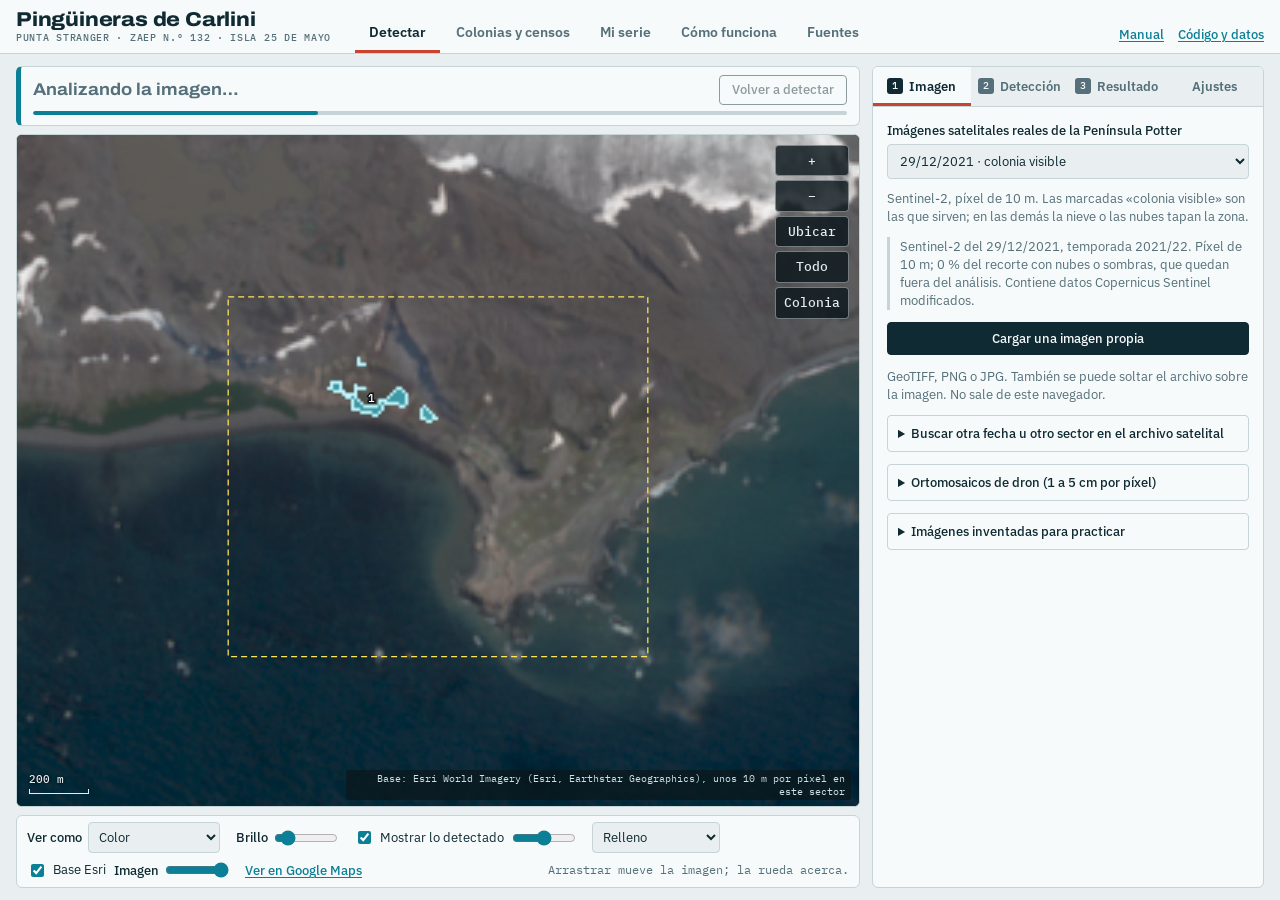
==== commit 1a0af593: "Imágenes de dron: modo de nidos con corrección a mano, botón Ubicar y zoom libre hacia afuera - Dete" ====
--- a/index.html
+++ b/index.html
@@ -7,7 +7,7 @@
 <link rel="preconnect" href="https://fonts.googleapis.com">
 <link href="https://fonts.googleapis.com/css2?family=Archivo:wdth,wght@100..125,500..800&family=IBM+Plex+Mono:wght@400;500&family=IBM+Plex+Sans:wght@400;500;600&display=swap" rel="stylesheet">
 <link rel="stylesheet" href="vendor/leaflet/leaflet.css">
-<link rel="stylesheet" href="style.css?v=6">
+<link rel="stylesheet" href="style.css?v=9">
 </head>
 <body class="app">
 
@@ -50,6 +50,7 @@
         <div class="zoom">
           <button class="btn icon" id="zIn" type="button" aria-label="Acercar">+</button>
           <button class="btn icon" id="zOut" type="button" aria-label="Alejar">−</button>
+          <button class="btn icon" id="zWhere" type="button" aria-label="Alejar para ver dónde está la imagen">Ubicar</button>
           <button class="btn icon" id="zFit" type="button" aria-label="Ver la imagen completa">Todo</button>
           <button class="btn icon" id="zZone" type="button" aria-label="Ir a la zona de la colonia">Colonia</button>
         </div>
@@ -119,6 +120,10 @@
           <div class="col">
             <p class="hint">88 ortomosaicos públicos de la Isla 25 de Mayo, de 2019 a 2024, volados para censar elefantes marinos (Fudala y Bialik 2025, licencia CC0). En algunos se ven pingüinos: Península Potter 14/10/2022 (papúa), Lions Rump 23/10/2024 (Adelia y papúa), Patelnia 20/11/2019 (barbijo).</p>
             <p class="hint"><b>Por qué no se abren solos:</b> pesan entre 35 MB y 3 GB cada uno (116 GB en total) y el repositorio no deja que otra página los lea por partes. Hay que bajar el archivo y soltarlo sobre la imagen. La app arma una vista general, que en archivos de 1 a 3 GB tarda unos minutos, y después se marca una zona para verla a resolución completa y contar aves.</p>
+            <p class="hint"><b>Recortes reales ya incluidos</b>, del mosaico de Península Potter del 14/10/2022, sobre los grupos de papúa de Punta Stranger:</p>
+            <button class="btn" type="button" data-uav="datos/potter_dron_20221014_conjunto.tif">Conjunto de grupos · 161 × 161 m a 5,9 cm por píxel (11 MB)</button>
+            <button class="btn" type="button" data-uav="datos/potter_dron_20221014_detalle.tif">Detalle de un grupo · 41 × 41 m a 1,5 cm por píxel (9 MB)</button>
+            <p class="hint">Los mosaicos completos se bajan desde esta lista:</p>
             <div class="field"><label for="uavLoc">Lugar</label><select id="uavLoc"><option value="Potter_Peninsula">Península Potter (ZAEP 132)</option><option value="Lions_Rump">Lions Rump (ZAEP 151)</option><option value="Patelnia">Patelnia (ZAEP 128)</option><option value="Blue_Dyke">Blue Dyke (ZAEP 128)</option><option value="Paradise_Cove">Paradise Cove (ZAEP 128)</option></select></div>
             <div id="uavList" class="uavlist"><p class="hint">Abrir este bloque consulta la lista de archivos en figshare.</p></div>
           </div>
@@ -183,6 +188,17 @@
           </details>
         </div>
 
+        <div id="nestBox" class="col" hidden>
+          <h3>Nidos (imágenes de dron)</h3>
+          <label class="check"><input id="nestOn" type="checkbox"> Contar nidos: discos oscuros sobre suelo sin nieve</label>
+          <div id="nestCtl" class="col" hidden>
+            <p class="callout" id="nestSum"></p>
+            <p class="hint"><b>El conteo automático es un borrador.</b> Tocar un círculo lo quita; tocar un nido sin marcar lo agrega. Así el número final es el que se revisó a mano.</p>
+            <div class="slider"><label for="nestDiam">Diámetro del nido <output id="oNestD"></output></label><input id="nestDiam" type="range" min="0.4" max="0.8" step="0.01" value="0.65"></div>
+            <div class="slider"><label for="nestC">Exigencia: cuánto más oscuro que su entorno <output id="oNestC"></output></label><input id="nestC" type="range" min="0.06" max="0.3" step="0.01" value="0.14"></div>
+            <div class="row"><button class="btn" id="nestClear" type="button">Quitar mis correcciones</button><button class="btn" id="nestCsv" type="button">Bajar los nidos (CSV)</button></div>
+          </div>
+        </div>
         <h3>Zona de análisis</h3>
         <label class="check" id="roiRow" hidden><input id="roiOn" type="checkbox"> <span id="roiLbl">Analizar sólo la zona de interés</span></label>
         <div class="row">
@@ -552,13 +568,13 @@
 <div class="toast" id="toast" role="status" hidden></div>
 
 <script>window.PC_WEB = true;</script>
-<script src="data.js?v=6"></script>
-<script src="engine.js?v=6"></script>
-<script src="app.js?v=6"></script>
-<script src="extra.js?v=6"></script>
+<script src="data.js?v=9"></script>
+<script src="engine.js?v=9"></script>
+<script src="app.js?v=9"></script>
+<script src="extra.js?v=9"></script>
 <script src="vendor/leaflet/leaflet.js"></script>
-<script src="tiempo.js?v=6"></script>
-<script src="sentinel.js?v=6"></script>
-<script src="ui.js?v=6"></script>
+<script src="tiempo.js?v=9"></script>
+<script src="sentinel.js?v=9"></script>
+<script src="ui.js?v=9"></script>
 </body>
 </html>
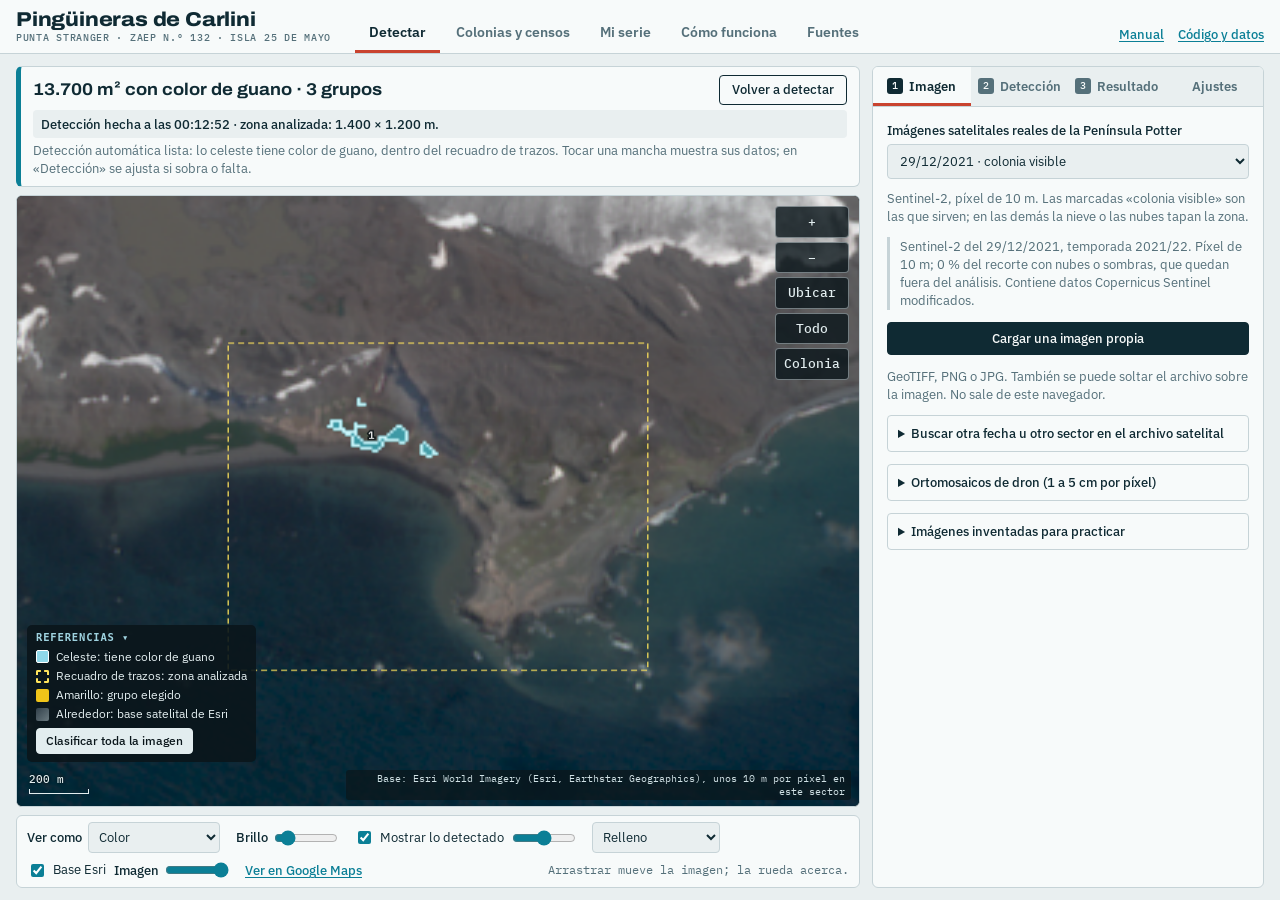
==== commit 1f904373: "Clasificación de toda la imagen con referencias sobre el mapa Cada píxel en una clase (agua, nieve y" ====
--- a/index.html
+++ b/index.html
@@ -7,7 +7,7 @@
 <link rel="preconnect" href="https://fonts.googleapis.com">
 <link href="https://fonts.googleapis.com/css2?family=Archivo:wdth,wght@100..125,500..800&family=IBM+Plex+Mono:wght@400;500&family=IBM+Plex+Sans:wght@400;500;600&display=swap" rel="stylesheet">
 <link rel="stylesheet" href="vendor/leaflet/leaflet.css">
-<link rel="stylesheet" href="style.css?v=9">
+<link rel="stylesheet" href="style.css?v=10">
 </head>
 <body class="app">
 
@@ -45,6 +45,11 @@
         <div class="hintbar" id="hintbar" hidden></div>
         <div class="busy" id="busy" hidden><span id="busyTxt">Procesando…</span></div>
         <div class="drop" id="drop" hidden>Soltar la imagen aquí</div>
+        <div class="maplegend" id="mapLegend">
+          <button type="button" id="legToggle" aria-expanded="true">Referencias</button>
+          <div id="legBody"></div>
+          <button type="button" class="btn" id="clsBtn" aria-pressed="false">Clasificar toda la imagen</button>
+        </div>
         <div class="scalebar" id="scalebar" hidden><span id="scaleTxt"></span><i id="scaleLine"></i></div>
         <p class="basecredit" id="baseCredit" hidden>Base: Esri World Imagery (Esri, Earthstar Geographics), unos 10 m por píxel en este sector</p>
         <div class="zoom">
@@ -59,6 +64,7 @@
         <div class="field inline"><label for="mode">Ver como</label>
           <select id="mode">
             <option value="rgb">Color</option>
+            <option value="cls">Cobertura: qué es cada cosa</option>
             <option value="cir">Falso color infrarrojo</option>
             <option value="ri">Enrojecimiento</option>
             <option value="ax">Tinte rosado</option>
@@ -568,13 +574,13 @@
 <div class="toast" id="toast" role="status" hidden></div>
 
 <script>window.PC_WEB = true;</script>
-<script src="data.js?v=9"></script>
-<script src="engine.js?v=9"></script>
-<script src="app.js?v=9"></script>
-<script src="extra.js?v=9"></script>
+<script src="data.js?v=10"></script>
+<script src="engine.js?v=10"></script>
+<script src="app.js?v=10"></script>
+<script src="extra.js?v=10"></script>
 <script src="vendor/leaflet/leaflet.js"></script>
-<script src="tiempo.js?v=9"></script>
-<script src="sentinel.js?v=9"></script>
-<script src="ui.js?v=9"></script>
+<script src="tiempo.js?v=10"></script>
+<script src="sentinel.js?v=10"></script>
+<script src="ui.js?v=10"></script>
 </body>
 </html>
--- a/style.css
+++ b/style.css
@@ -379,3 +379,15 @@
 #v-detectar .toolbar .ovgroup { flex: none; display: flex; align-items: center; gap: 8px; }
 #ovStyle { width: 128px; }
 #v-detectar .toolbar .slider.inline input { width: 64px; }
+
+/* ============ referencias sobre la imagen ============ */
+.maplegend { position: absolute; left: 10px; bottom: 44px; max-width: min(330px, calc(100% - 20px)); background: rgba(10, 22, 27, .9); color: #e2edef; border-radius: 5px; padding: 6px 9px 8px; font: 12px/1.35 var(--body); display: flex; flex-direction: column; gap: 5px; z-index: 3; }
+#legToggle { all: unset; cursor: pointer; font: 600 10.5px/1.2 var(--mono); letter-spacing: .08em; text-transform: uppercase; color: #9fd3e0; }
+#legToggle::after { content: ' ▾'; } #legToggle[aria-expanded="false"]::after { content: ' ▸'; }
+#legBody { display: flex; flex-direction: column; gap: 3px; }
+.legrow { display: flex; align-items: center; gap: 7px; }
+.legrow i { flex: none; width: 13px; height: 13px; border-radius: 2px; box-sizing: border-box; }
+.legnote { margin: 3px 0 0; font-size: 11px; color: #a9bcc2; }
+.maplegend .btn { background: #e2edef; color: #0a161b; border-color: #e2edef; padding: 5px 9px; font-size: 12px; align-self: flex-start; }
+.maplegend .btn[aria-pressed="true"] { background: #ffe45c; border-color: #ffe45c; }
+@media (max-width: 900px) { .maplegend { bottom: 40px; font-size: 11px; max-width: 70%; } }
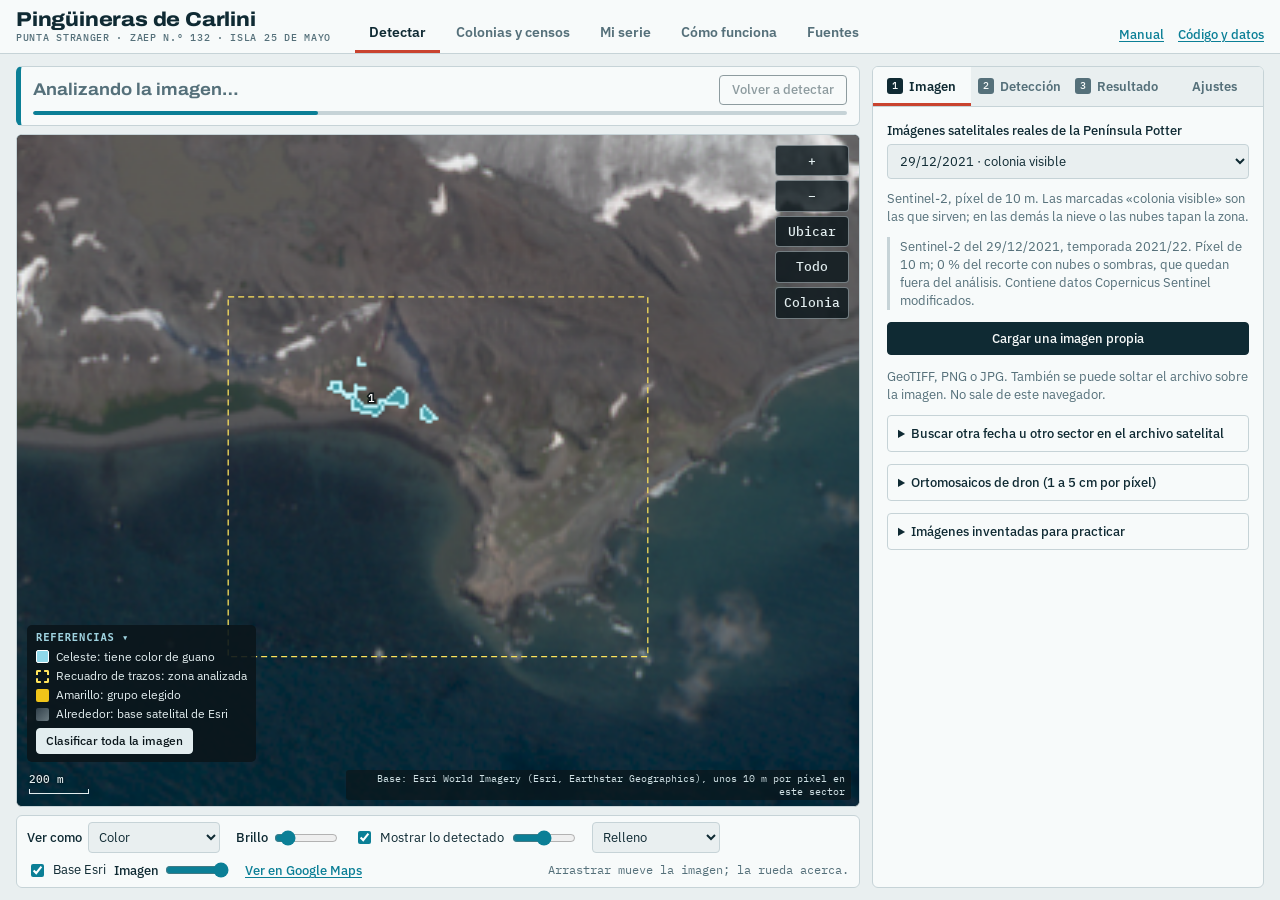
==== commit 970c0e86: "Dron: nidos y pingüinos fuera del nido como detecciones propias; cuatro recortes de detalle - «Detec" ====
--- a/index.html
+++ b/index.html
@@ -7,7 +7,7 @@
 <link rel="preconnect" href="https://fonts.googleapis.com">
 <link href="https://fonts.googleapis.com/css2?family=Archivo:wdth,wght@100..125,500..800&family=IBM+Plex+Mono:wght@400;500&family=IBM+Plex+Sans:wght@400;500;600&display=swap" rel="stylesheet">
 <link rel="stylesheet" href="vendor/leaflet/leaflet.css">
-<link rel="stylesheet" href="style.css?v=10">
+<link rel="stylesheet" href="style.css?v=12">
 </head>
 <body class="app">
 
@@ -127,8 +127,14 @@
             <p class="hint">88 ortomosaicos públicos de la Isla 25 de Mayo, de 2019 a 2024, volados para censar elefantes marinos (Fudala y Bialik 2025, licencia CC0). En algunos se ven pingüinos: Península Potter 14/10/2022 (papúa), Lions Rump 23/10/2024 (Adelia y papúa), Patelnia 20/11/2019 (barbijo).</p>
             <p class="hint"><b>Por qué no se abren solos:</b> pesan entre 35 MB y 3 GB cada uno (116 GB en total) y el repositorio no deja que otra página los lea por partes. Hay que bajar el archivo y soltarlo sobre la imagen. La app arma una vista general, que en archivos de 1 a 3 GB tarda unos minutos, y después se marca una zona para verla a resolución completa y contar aves.</p>
             <p class="hint"><b>Recortes reales ya incluidos</b>, del mosaico de Península Potter del 14/10/2022, sobre los grupos de papúa de Punta Stranger:</p>
-            <button class="btn" type="button" data-uav="datos/potter_dron_20221014_conjunto.tif">Conjunto de grupos · 161 × 161 m a 5,9 cm por píxel (11 MB)</button>
-            <button class="btn" type="button" data-uav="datos/potter_dron_20221014_detalle.tif">Detalle de un grupo · 41 × 41 m a 1,5 cm por píxel (9 MB)</button>
+            <button class="btn" type="button" data-uav="datos/potter_dron_20221014_conjunto.tif">Conjunto de grupos · 161 × 161 m a 5,9 cm por píxel (11 MB): sólo guano y marcado a mano</button>
+            <p class="hint">Detalles de 41 × 41 m a 1,5 cm por píxel (9 MB cada uno). <b>En estos se marcan solos los nidos y los pingüinos:</b></p>
+            <div class="row">
+              <button class="btn" type="button" data-uav="datos/potter_dron_20221014_detalle.tif">Centro</button>
+              <button class="btn" type="button" data-uav="datos/potter_dron_20221014_detalle_norte.tif">Norte</button>
+              <button class="btn" type="button" data-uav="datos/potter_dron_20221014_detalle_noroeste.tif">Noroeste</button>
+              <button class="btn" type="button" data-uav="datos/potter_dron_20221014_detalle_sudoeste.tif">Sudoeste</button>
+            </div>
             <p class="hint">Los mosaicos completos se bajan desde esta lista:</p>
             <div class="field"><label for="uavLoc">Lugar</label><select id="uavLoc"><option value="Potter_Peninsula">Península Potter (ZAEP 132)</option><option value="Lions_Rump">Lions Rump (ZAEP 151)</option><option value="Patelnia">Patelnia (ZAEP 128)</option><option value="Blue_Dyke">Blue Dyke (ZAEP 128)</option><option value="Paradise_Cove">Paradise Cove (ZAEP 128)</option></select></div>
             <div id="uavList" class="uavlist"><p class="hint">Abrir este bloque consulta la lista de archivos en figshare.</p></div>
@@ -148,6 +154,20 @@
       </div>
 
       <div class="pane" id="p-deteccion" hidden>
+        <div id="nestBox" class="col" hidden>
+          <h3 class="first">Qué se busca en esta imagen de dron</h3>
+          <label class="check"><input id="nestOn" type="checkbox"> <span><b>Nidos</b>: discos oscuros de unos 65 cm sobre suelo sin nieve</span></label>
+          <label class="check"><input id="birdOn" type="checkbox"> <span><b>Pingüinos fuera del nido</b>: manchas oscuras chicas sobre la nieve</span></label>
+          <p class="callout" id="nestSum"></p>
+          <p class="hint"><b>Los dos conteos son borradores.</b> Tocar un círculo lo quita; tocar un nido sin marcar lo agrega. En esta fecha (octubre) casi todas las aves están sobre su nido; las manchas sobre la nieve pueden ser pingüinos caminando, pero también piedras o tierra.</p>
+          <div id="nestCtl" class="col">
+            <div class="slider"><label for="nestDiam">Diámetro del nido <output id="oNestD"></output></label><input id="nestDiam" type="range" min="0.4" max="0.8" step="0.01" value="0.65"></div>
+            <div class="slider"><label for="nestC">Exigencia para nidos <output id="oNestC"></output></label><input id="nestC" type="range" min="0.06" max="0.3" step="0.01" value="0.14"></div>
+            <div class="slider"><label for="birdK">Exigencia para pingüinos sobre la nieve <output id="oBirdK"></output></label><input id="birdK" type="range" min="4" max="30" step="1" value="12"></div>
+            <div class="row"><button class="btn" id="nestClear" type="button">Quitar mis correcciones</button><button class="btn" id="nestCsv" type="button">Bajar nidos y pingüinos (CSV)</button></div>
+          </div>
+          <h3>Color de guano</h3>
+        </div>
         <div class="seg" role="tablist" aria-label="Forma de detectar">
           <button role="tab" id="mRule" aria-selected="true" type="button">Automática</button>
           <button role="tab" id="mML" aria-selected="false" type="button">Con ejemplos</button>
@@ -194,17 +214,6 @@
           </details>
         </div>
 
-        <div id="nestBox" class="col" hidden>
-          <h3>Nidos (imágenes de dron)</h3>
-          <label class="check"><input id="nestOn" type="checkbox"> Contar nidos: discos oscuros sobre suelo sin nieve</label>
-          <div id="nestCtl" class="col" hidden>
-            <p class="callout" id="nestSum"></p>
-            <p class="hint"><b>El conteo automático es un borrador.</b> Tocar un círculo lo quita; tocar un nido sin marcar lo agrega. Así el número final es el que se revisó a mano.</p>
-            <div class="slider"><label for="nestDiam">Diámetro del nido <output id="oNestD"></output></label><input id="nestDiam" type="range" min="0.4" max="0.8" step="0.01" value="0.65"></div>
-            <div class="slider"><label for="nestC">Exigencia: cuánto más oscuro que su entorno <output id="oNestC"></output></label><input id="nestC" type="range" min="0.06" max="0.3" step="0.01" value="0.14"></div>
-            <div class="row"><button class="btn" id="nestClear" type="button">Quitar mis correcciones</button><button class="btn" id="nestCsv" type="button">Bajar los nidos (CSV)</button></div>
-          </div>
-        </div>
         <h3>Zona de análisis</h3>
         <label class="check" id="roiRow" hidden><input id="roiOn" type="checkbox"> <span id="roiLbl">Analizar sólo la zona de interés</span></label>
         <div class="row">
@@ -574,13 +583,13 @@
 <div class="toast" id="toast" role="status" hidden></div>
 
 <script>window.PC_WEB = true;</script>
-<script src="data.js?v=10"></script>
-<script src="engine.js?v=10"></script>
-<script src="app.js?v=10"></script>
-<script src="extra.js?v=10"></script>
+<script src="data.js?v=12"></script>
+<script src="engine.js?v=12"></script>
+<script src="app.js?v=12"></script>
+<script src="extra.js?v=12"></script>
 <script src="vendor/leaflet/leaflet.js"></script>
-<script src="tiempo.js?v=10"></script>
-<script src="sentinel.js?v=10"></script>
-<script src="ui.js?v=10"></script>
+<script src="tiempo.js?v=12"></script>
+<script src="sentinel.js?v=12"></script>
+<script src="ui.js?v=12"></script>
 </body>
 </html>
--- a/style.css
+++ b/style.css
@@ -391,3 +391,4 @@
 .maplegend .btn { background: #e2edef; color: #0a161b; border-color: #e2edef; padding: 5px 9px; font-size: 12px; align-self: flex-start; }
 .maplegend .btn[aria-pressed="true"] { background: #ffe45c; border-color: #ffe45c; }
 @media (max-width: 900px) { .maplegend { bottom: 40px; font-size: 11px; max-width: 70%; } }
+.pane h3.first { margin-top: 0; padding-top: 0; border-top: 0; }
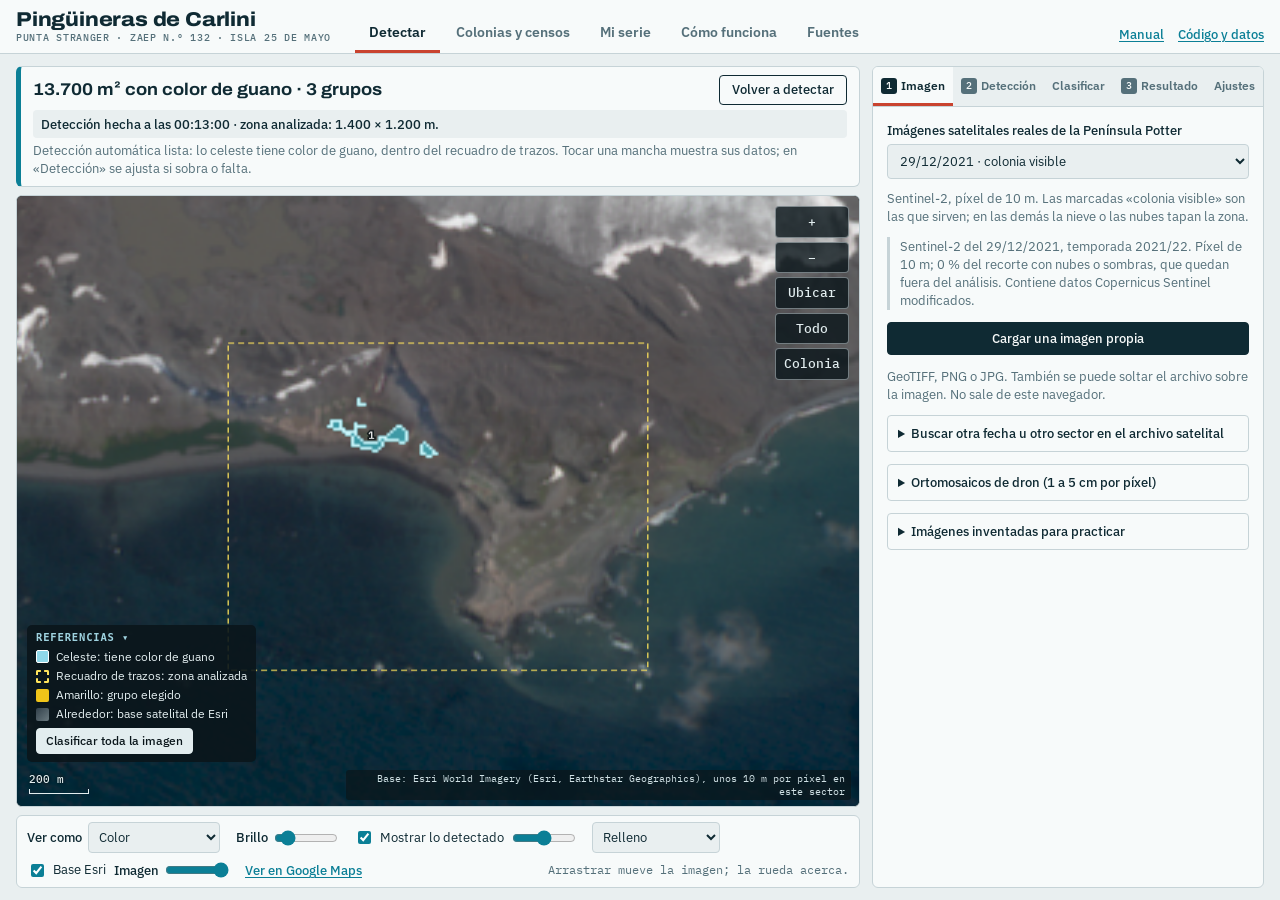
==== commit 0e0d73ff: "Pestaña «Clasificar»: clasificación supervisada con clases y ejemplos marcados sobre la imagen Clase" ====
--- a/index.html
+++ b/index.html
@@ -7,7 +7,7 @@
 <link rel="preconnect" href="https://fonts.googleapis.com">
 <link href="https://fonts.googleapis.com/css2?family=Archivo:wdth,wght@100..125,500..800&family=IBM+Plex+Mono:wght@400;500&family=IBM+Plex+Sans:wght@400;500;600&display=swap" rel="stylesheet">
 <link rel="stylesheet" href="vendor/leaflet/leaflet.css">
-<link rel="stylesheet" href="style.css?v=12">
+<link rel="stylesheet" href="style.css?v=14">
 </head>
 <body class="app">
 
@@ -95,6 +95,7 @@
       <nav class="subtabs" id="subTabs" role="tablist" aria-label="Pasos">
         <button role="tab" type="button" data-pane="imagen" aria-selected="true"><b>1</b>Imagen</button>
         <button role="tab" type="button" data-pane="deteccion" aria-selected="false"><b>2</b>Detección</button>
+        <button role="tab" type="button" data-pane="clasificar" aria-selected="false">Clasificar</button>
         <button role="tab" type="button" data-pane="resultado" aria-selected="false"><b>3</b>Resultado</button>
         <button role="tab" type="button" data-pane="ajustes" aria-selected="false">Ajustes</button>
       </nav>
@@ -234,6 +235,28 @@
         </details>
       </div>
 
+      <div class="pane" id="p-clasificar" hidden>
+        <h3 class="first">Clasificación supervisada</h3>
+        <ol class="howto">
+          <li>Elegir una clase de la lista.</li>
+          <li>Tocar en la imagen varios lugares que sean de esa clase. Cada toque toma un circulito de muestra.</li>
+          <li>Repetir con dos clases o más. La app aprende de esos ejemplos y clasifica toda la imagen.</li>
+        </ol>
+        <div class="supcls" id="supClasses" role="radiogroup" aria-label="Clase que se está marcando"></div>
+        <div class="row"><input id="supName" type="text" placeholder="Otra clase: nombre" aria-label="Nombre de una clase nueva"><button class="btn" id="supAdd" type="button">Agregar clase</button></div>
+        <div class="slider"><label for="supBrush">Tamaño de cada toque <output id="oSupBrush"></output></label><input id="supBrush" type="range" min="1" max="12" step="1" value="2"></div>
+        <div class="row"><button class="btn" id="supUndo" type="button">Deshacer el último toque</button><button class="btn" id="supClear" type="button">Borrar los ejemplos</button></div>
+        <p class="callout" id="supMsg">Todavía no hay ejemplos. Elegir una clase y tocar la imagen.</p>
+        <div class="ovgroup"><label class="check inline"><input id="supShow" type="checkbox" checked> Ver la clasificación sobre la imagen</label>
+          <div class="slider inline"><label for="supA" class="visually-hidden">Transparencia</label><input id="supA" type="range" min="0.2" max="1" step="0.05" value="0.75"></div></div>
+        <h3>Superficie de cada clase</h3>
+        <div class="tablewrap"><table id="supTbl"><thead><tr><th>Clase</th><th>Ejemplos</th><th>Superficie</th><th>%</th></tr></thead><tbody></tbody></table></div>
+        <label class="check"><input id="supUse" type="checkbox"> Usar la clase «Guano» como detección: sus manchas pasan a ser los grupos de «Resultado»</label>
+        <h3>Guardar</h3>
+        <div class="row"><button class="btn" id="supPng" type="button">Mapa clasificado (PNG)</button><button class="btn" id="supCsv" type="button">Superficies (CSV)</button><button class="btn" id="supJson" type="button">Ejemplos (JSON)</button></div>
+        <p class="hint">Clasificador de máxima verosimilitud gaussiana: para cada clase calcula el color medio y su variación a partir de los ejemplos, y asigna cada píxel a la clase más parecida. Con infrarrojo usa cinco bandas; sin él, las tres del color. La calidad depende de los ejemplos: conviene marcar varios por clase y en lugares distintos.</p>
+      </div>
+
       <div class="pane" id="p-resultado" hidden>
         <p class="pill" id="aptitude"></p>
         <dl class="kpi">
@@ -583,13 +606,14 @@
 <div class="toast" id="toast" role="status" hidden></div>
 
 <script>window.PC_WEB = true;</script>
-<script src="data.js?v=12"></script>
-<script src="engine.js?v=12"></script>
-<script src="app.js?v=12"></script>
-<script src="extra.js?v=12"></script>
+<script src="data.js?v=14"></script>
+<script src="engine.js?v=14"></script>
+<script src="app.js?v=14"></script>
+<script src="extra.js?v=14"></script>
+<script src="supervisada.js?v=14"></script>
 <script src="vendor/leaflet/leaflet.js"></script>
-<script src="tiempo.js?v=12"></script>
-<script src="sentinel.js?v=12"></script>
-<script src="ui.js?v=12"></script>
+<script src="tiempo.js?v=14"></script>
+<script src="sentinel.js?v=14"></script>
+<script src="ui.js?v=14"></script>
 </body>
 </html>
--- a/style.css
+++ b/style.css
@@ -392,3 +392,14 @@
 .maplegend .btn[aria-pressed="true"] { background: #ffe45c; border-color: #ffe45c; }
 @media (max-width: 900px) { .maplegend { bottom: 40px; font-size: 11px; max-width: 70%; } }
 .pane h3.first { margin-top: 0; padding-top: 0; border-top: 0; }
+
+/* ============ clasificación supervisada ============ */
+.subtabs { grid-template-columns: repeat(5, auto); }
+.subtabs button { font-size: 11.5px; padding: 11px 6px 9px; gap: 4px; white-space: nowrap; }
+.supcls { display: grid; grid-template-columns: 1fr 1fr; gap: 6px; }
+.supbtn { display: flex; align-items: center; gap: 7px; text-align: left; font: 500 13px var(--body); color: var(--ink); background: var(--paper); border: 1px solid var(--line); border-radius: 6px; padding: 8px 9px; cursor: pointer; }
+.supbtn i, .swatch { flex: none; width: 14px; height: 14px; border-radius: 3px; border: 1px solid rgba(0, 0, 0, .35); display: inline-block; }
+.swatch { vertical-align: -2px; margin-right: 6px; }
+.supbtn .cnt { margin-left: auto; font: 500 11px var(--mono); color: var(--muted); }
+.supbtn[aria-checked="true"] { border-color: var(--ink); box-shadow: inset 0 0 0 1px var(--ink); font-weight: 700; }
+#supName { flex: 1; min-width: 0; font: 13px var(--body); padding: 7px 9px; border: 1px solid var(--line); border-radius: 4px; background: var(--surface); color: var(--ink); }
